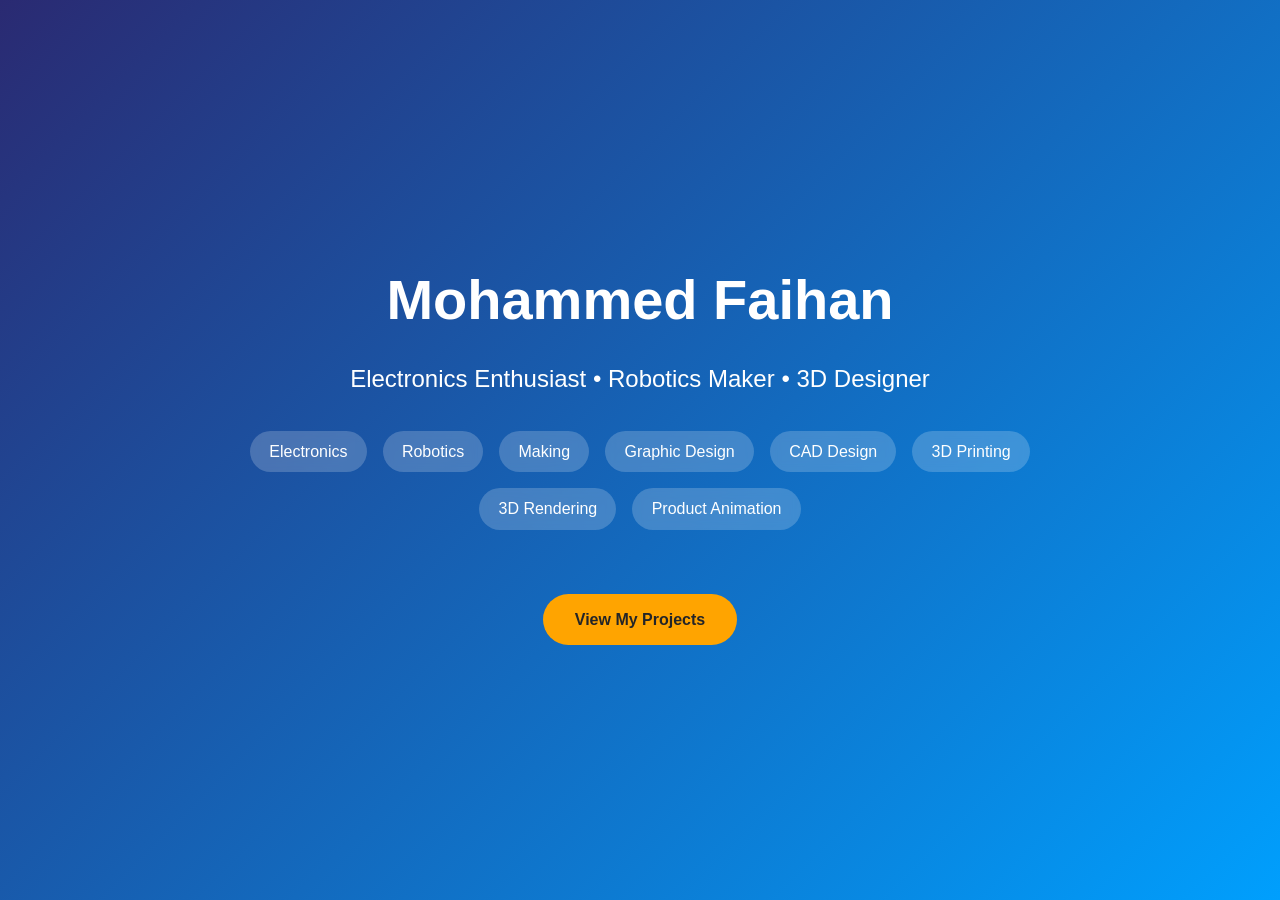
==== index.html @ ee86aba9 "Update index.html" ====
<!DOCTYPE html>
<html lang="en">
<head>
    <meta charset="UTF-8">
    <meta name="viewport" content="width=device-width, initial-scale=1.0">
    <title>Mohammed Faihan | Maker & Designer</title>
    <style>
        /* CSS Reset and Base Styles */
        * {
            margin: 0;
            padding: 0;
            box-sizing: border-box;
        }
        
        :root {
            --primary: #2a2a72;
            --secondary: #009ffd;
            --accent: #ffa400;
            --light: #e6e6e6;
            --dark: #232528;
        }
        
        body {
            font-family: 'Segoe UI', Tahoma, Geneva, Verdana, sans-serif;
            line-height: 1.6;
            color: var(--dark);
            background-color: var(--light);
            overflow-x: hidden;
        }
        
        /* Hero Section */
        .hero {
            min-height: 100vh;
            background: linear-gradient(135deg, var(--primary), var(--secondary));
            color: white;
            display: flex;
            flex-direction: column;
            justify-content: center;
            align-items: center;
            text-align: center;
            padding: 0 2rem;
            position: relative;
            overflow: hidden;
        }
        
        .hero::before {
            content: '';
            position: absolute;
            width: 300%;
            height: 300%;
            top: -100%;
            left: -100%;
            background: url('data:image/svg+xml;utf8,<svg xmlns="http://www.w3.org/2000/svg" viewBox="0 0 100 100" preserveAspectRatio="none"><path d="M0,0 L100,0 L100,100 L0,100 Z" fill="none" stroke="white" stroke-width="0.5" stroke-dasharray="5,5"/></svg>');
            opacity: 0.1;
            animation: rotate 60s linear infinite;
        }
        
        @keyframes rotate {
            0% { transform: rotate(0deg); }
            100% { transform: rotate(360deg); }
        }
        
        .hero-content {
            position: relative;
            z-index: 1;
            max-width: 800px;
        }
        
        h1 {
            font-size: 3.5rem;
            margin-bottom: 1rem;
            transform: translateY(20px);
            opacity: 0;
            animation: fadeInUp 1s ease-out 0.3s forwards;
        }
        
        .tagline {
            font-size: 1.5rem;
            margin-bottom: 2rem;
            transform: translateY(20px);
            opacity: 0;
            animation: fadeInUp 1s ease-out 0.6s forwards;
        }
        
        .skills-container {
            display: flex;
            flex-wrap: wrap;
            justify-content: center;
            gap: 1rem;
            margin: 2rem 0;
        }
        
        .skill-pill {
            background-color: rgba(255, 255, 255, 0.2);
            padding: 0.5rem 1.2rem;
            border-radius: 2rem;
            backdrop-filter: blur(5px);
            transform: scale(0.8);
            opacity: 0;
            animation: fadeInScale 0.8s ease-out forwards;
        }
        
        .cta-button {
            display: inline-block;
            background-color: var(--accent);
            color: var(--dark);
            padding: 0.8rem 2rem;
            border-radius: 2rem;
            text-decoration: none;
            font-weight: bold;
            margin-top: 2rem;
            transform: translateY(20px);
            opacity: 0;
            animation: fadeInUp 1s ease-out 0.9s forwards;
            transition: transform 0.3s ease;
        }
        
        .cta-button:hover {
            transform: translateY(-3px) scale(1.05);
        }
        
        /* Animations */
        @keyframes fadeInUp {
            to {
                opacity: 1;
                transform: translateY(0);
            }
        }
        
        @keyframes fadeInScale {
            to {
                opacity: 1;
                transform: scale(1);
            }
        }
        
        /* Responsive */
        @media (max-width: 768px) {
            h1 {
                font-size: 2.5rem;
            }
            
            .tagline {
                font-size: 1.2rem;
            }
        }
    </style>
</head>
<body>
    <section class="hero">
        <div class="hero-content">
            <h1>Mohammed Faihan</h1>
            <p class="tagline">Electronics Enthusiast • Robotics Maker • 3D Designer</p>
            
            <div class="skills-container">
                <div class="skill-pill" style="animation-delay: 0.1s">Electronics</div>
                <div class="skill-pill" style="animation-delay: 0.2s">Robotics</div>
                <div class="skill-pill" style="animation-delay: 0.3s">Making</div>
                <div class="skill-pill" style="animation-delay: 0.4s">Graphic Design</div>
                <div class="skill-pill" style="animation-delay: 0.5s">CAD Design</div>
                <div class="skill-pill" style="animation-delay: 0.6s">3D Printing</div>
                <div class="skill-pill" style="animation-delay: 0.7s">3D Rendering</div>
                <div class="skill-pill" style="animation-delay: 0.8s">Product Animation</div>
            </div>
            
            <a href="#projects" class="cta-button">View My Projects</a>
        </div>
    </section>

    <script>
        // Simple JavaScript to handle scroll animations
        document.addEventListener('DOMContentLoaded', () => {
            // This would be expanded with Intersection Observer for other sections
            console.log('Portfolio loaded!');
            
            // You can add more interactive elements here
            const skills = document.querySelectorAll('.skill-pill');
            skills.forEach(skill => {
                skill.addEventListener('mouseover', () => {
                    skill.style.transform = 'scale(1.1)';
                    skill.style.backgroundColor = 'rgba(255, 255, 255, 0.3)';
                });
                skill.addEventListener('mouseout', () => {
                    skill.style.transform = 'scale(1)';
                    skill.style.backgroundColor = 'rgba(255, 255, 255, 0.2)';
                });
            });
        });
    </script>
</body>
</html>
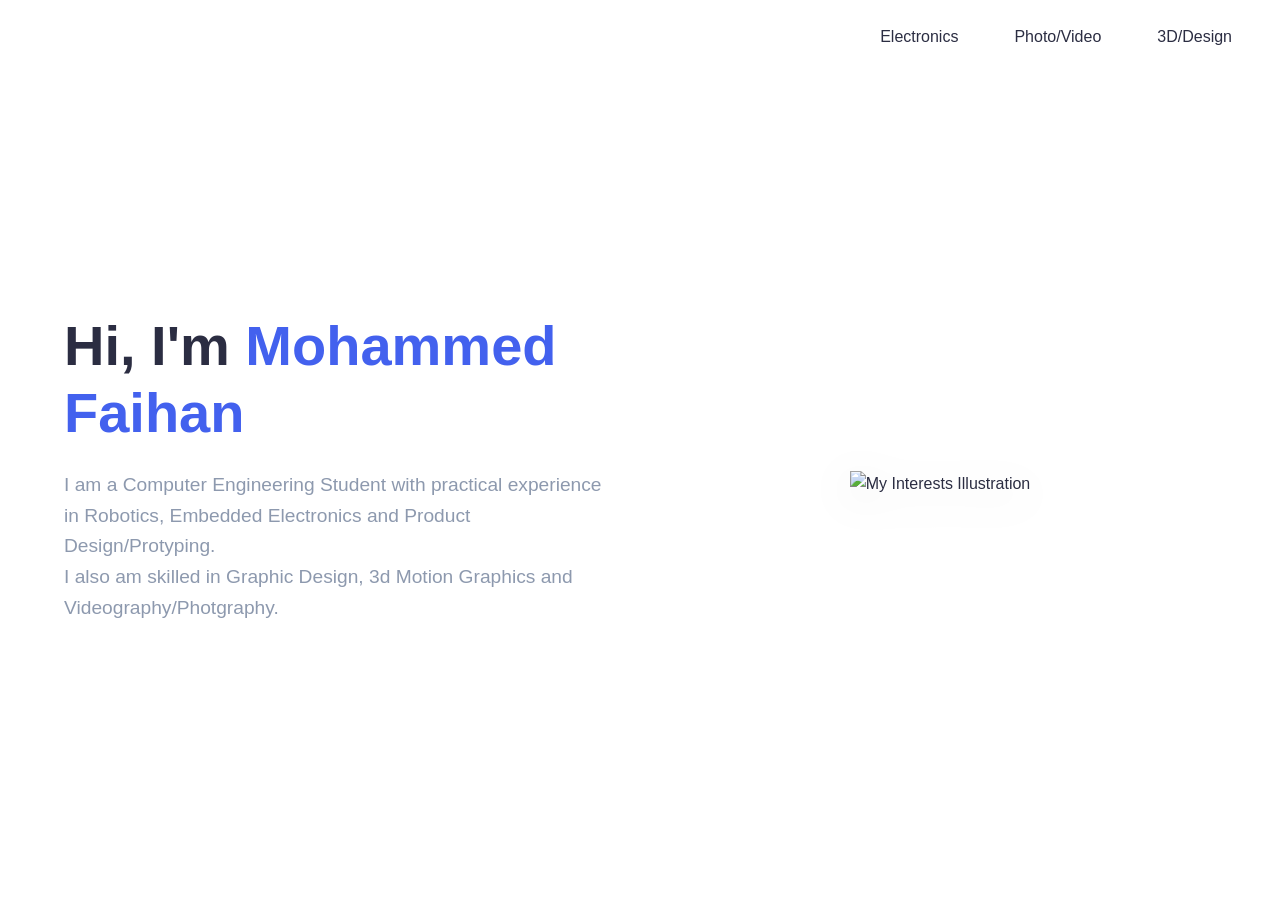
==== commit a8461ffc: "V0.01" ====
--- a/index.html
+++ b/index.html
@@ -3,188 +3,91 @@
 <head>
     <meta charset="UTF-8">
     <meta name="viewport" content="width=device-width, initial-scale=1.0">
-    <title>Mohammed Faihan | Maker & Designer</title>
-    <style>
-        /* CSS Reset and Base Styles */
-        * {
-            margin: 0;
-            padding: 0;
-            box-sizing: border-box;
-        }
-        
-        :root {
-            --primary: #2a2a72;
-            --secondary: #009ffd;
-            --accent: #ffa400;
-            --light: #e6e6e6;
-            --dark: #232528;
-        }
-        
-        body {
-            font-family: 'Segoe UI', Tahoma, Geneva, Verdana, sans-serif;
-            line-height: 1.6;
-            color: var(--dark);
-            background-color: var(--light);
-            overflow-x: hidden;
-        }
-        
-        /* Hero Section */
-        .hero {
-            min-height: 100vh;
-            background: linear-gradient(135deg, var(--primary), var(--secondary));
-            color: white;
-            display: flex;
-            flex-direction: column;
-            justify-content: center;
-            align-items: center;
-            text-align: center;
-            padding: 0 2rem;
-            position: relative;
-            overflow: hidden;
-        }
-        
-        .hero::before {
-            content: '';
-            position: absolute;
-            width: 300%;
-            height: 300%;
-            top: -100%;
-            left: -100%;
-            background: url('data:image/svg+xml;utf8,<svg xmlns="http://www.w3.org/2000/svg" viewBox="0 0 100 100" preserveAspectRatio="none"><path d="M0,0 L100,0 L100,100 L0,100 Z" fill="none" stroke="white" stroke-width="0.5" stroke-dasharray="5,5"/></svg>');
-            opacity: 0.1;
-            animation: rotate 60s linear infinite;
-        }
-        
-        @keyframes rotate {
-            0% { transform: rotate(0deg); }
-            100% { transform: rotate(360deg); }
-        }
-        
-        .hero-content {
-            position: relative;
-            z-index: 1;
-            max-width: 800px;
-        }
-        
-        h1 {
-            font-size: 3.5rem;
-            margin-bottom: 1rem;
-            transform: translateY(20px);
-            opacity: 0;
-            animation: fadeInUp 1s ease-out 0.3s forwards;
-        }
-        
-        .tagline {
-            font-size: 1.5rem;
-            margin-bottom: 2rem;
-            transform: translateY(20px);
-            opacity: 0;
-            animation: fadeInUp 1s ease-out 0.6s forwards;
-        }
-        
-        .skills-container {
-            display: flex;
-            flex-wrap: wrap;
-            justify-content: center;
-            gap: 1rem;
-            margin: 2rem 0;
-        }
-        
-        .skill-pill {
-            background-color: rgba(255, 255, 255, 0.2);
-            padding: 0.5rem 1.2rem;
-            border-radius: 2rem;
-            backdrop-filter: blur(5px);
-            transform: scale(0.8);
-            opacity: 0;
-            animation: fadeInScale 0.8s ease-out forwards;
-        }
-        
-        .cta-button {
-            display: inline-block;
-            background-color: var(--accent);
-            color: var(--dark);
-            padding: 0.8rem 2rem;
-            border-radius: 2rem;
-            text-decoration: none;
-            font-weight: bold;
-            margin-top: 2rem;
-            transform: translateY(20px);
-            opacity: 0;
-            animation: fadeInUp 1s ease-out 0.9s forwards;
-            transition: transform 0.3s ease;
-        }
-        
-        .cta-button:hover {
-            transform: translateY(-3px) scale(1.05);
-        }
-        
-        /* Animations */
-        @keyframes fadeInUp {
-            to {
-                opacity: 1;
-                transform: translateY(0);
-            }
-        }
-        
-        @keyframes fadeInScale {
-            to {
-                opacity: 1;
-                transform: scale(1);
-            }
-        }
-        
-        /* Responsive */
-        @media (max-width: 768px) {
-            h1 {
-                font-size: 2.5rem;
-            }
-            
-            .tagline {
-                font-size: 1.2rem;
-            }
-        }
-    </style>
+    <title>Mohammed Faihan | Multidisciplinary Creator</title>
+    <link rel="stylesheet" href="styles.css">
+    
 </head>
 <body>
+    <!-- Navigation -->
+    <nav class="navbar">
+        <ul class="nav-menu">
+            <li class="nav-item">
+                <a href="#" class="nav-link">Electronics</a>
+                <div class="dropdown-content">
+                    <div class="dropdown-header">
+                        <div class="dropdown-icon">⚡</div>
+                        <h3 class="dropdown-title">Tech Portfolio</h3>
+                    </div>
+                    <p class="dropdown-text">My robotics, electronics, and maker projects showcasing hardware and embedded systems work.</p>
+                    <div class="dropdown-image">
+                        <!-- Replace with your actual image -->
+                        <img src="https://images.unsplash.com/photo-1555066931-4365d14bab8c?ixlib=rb-1.2.1&auto=format&fit=crop&w=500&q=60" alt="Electronics Projects">
+                    </div>
+                </div>
+            </li>
+            <li class="nav-item">
+                <a href="#" class="nav-link">Photo/Video</a>
+                <div class="dropdown-content">
+                    <div class="dropdown-header">
+                        <div class="dropdown-icon">📷</div>
+                        <h3 class="dropdown-title">Visual Portfolio</h3>
+                    </div>
+                    <p class="dropdown-text">My photography and videography work including editing and post-production samples.</p>
+                    <div class="dropdown-image">
+                        <img src="https://images.unsplash.com/photo-1516035069371-29a1b244cc32?ixlib=rb-1.2.1&auto=format&fit=crop&w=500&q=60" alt="Photo/Video Work">
+                    </div>
+                </div>
+            </li>
+            <li class="nav-item">
+                <a href="#" class="nav-link">3D/Design</a>
+                <div class="dropdown-content">
+                    <div class="dropdown-header">
+                        <div class="dropdown-icon">✏️</div>
+                        <h3 class="dropdown-title">Design Portfolio</h3>
+                    </div>
+                    <p class="dropdown-text">My 3D modeling, rendering, animation, and graphic design projects and case studies.</p>
+                    <div class="dropdown-image">
+                        <img src="https://images.unsplash.com/photo-1618005182384-a83a8bd57fbe?ixlib=rb-1.2.1&auto=format&fit=crop&w=500&q=60" alt="3D Design Work">
+                    </div>
+                </div>
+            </li>
+        </ul>
+    </nav>
+    
+    <!-- Hero Section -->
     <section class="hero">
         <div class="hero-content">
-            <h1>Mohammed Faihan</h1>
-            <p class="tagline">Electronics Enthusiast • Robotics Maker • 3D Designer</p>
-            
-            <div class="skills-container">
-                <div class="skill-pill" style="animation-delay: 0.1s">Electronics</div>
-                <div class="skill-pill" style="animation-delay: 0.2s">Robotics</div>
-                <div class="skill-pill" style="animation-delay: 0.3s">Making</div>
-                <div class="skill-pill" style="animation-delay: 0.4s">Graphic Design</div>
-                <div class="skill-pill" style="animation-delay: 0.5s">CAD Design</div>
-                <div class="skill-pill" style="animation-delay: 0.6s">3D Printing</div>
-                <div class="skill-pill" style="animation-delay: 0.7s">3D Rendering</div>
-                <div class="skill-pill" style="animation-delay: 0.8s">Product Animation</div>
-            </div>
-            
-            <a href="#projects" class="cta-button">View My Projects</a>
+            <h1>Hi, I'm <span class="highlight">Mohammed Faihan</span></h1>
+            <p class="tagline">
+                I am a Computer Engineering Student with practical experience in Robotics, Embedded Electronics and Product Design/Protyping.<br>
+                I also am skilled in Graphic Design, 3d Motion Graphics and Videography/Photgraphy. 
+            </p>
+            <!-- You can add a CTA button here later -->
+        </div>
+        <div class="hero-image">
+            <!-- Replace with your transparent PNG image -->
+            <img src="https://www.transparentpng.com/thumb/robot/robot-icon-transparent-background-22.png" alt="My Interests Illustration" id="main-image">
         </div>
     </section>
 
     <script>
-        // Simple JavaScript to handle scroll animations
+        // Simple JavaScript for interactive elements
         document.addEventListener('DOMContentLoaded', () => {
-            // This would be expanded with Intersection Observer for other sections
-            console.log('Portfolio loaded!');
+            // Add hover effects to nav items
+            const navItems = document.querySelectorAll('.nav-item');
             
-            // You can add more interactive elements here
-            const skills = document.querySelectorAll('.skill-pill');
-            skills.forEach(skill => {
-                skill.addEventListener('mouseover', () => {
-                    skill.style.transform = 'scale(1.1)';
-                    skill.style.backgroundColor = 'rgba(255, 255, 255, 0.3)';
+            navItems.forEach(item => {
+                item.addEventListener('mouseenter', () => {
+                    item.querySelector('.nav-link').style.color = 'var(--primary)';
                 });
-                skill.addEventListener('mouseout', () => {
-                    skill.style.transform = 'scale(1)';
-                    skill.style.backgroundColor = 'rgba(255, 255, 255, 0.2)';
+                
+                item.addEventListener('mouseleave', () => {
+                    item.querySelector('.nav-link').style.color = 'var(--dark)';
                 });
             });
+            
+            // You can add more interactivity here
+            console.log('Portfolio loaded!');
         });
     </script>
 </body>
--- a/styles.css
+++ b/styles.css
@@ -0,0 +1,223 @@
+* {
+    margin: 0;
+    padding: 0;
+    box-sizing: border-box;
+}
+
+:root {
+    --primary: #4361ee;
+    --secondary: #3a0ca3;
+    --accent: #f72585;
+    --light: #ffffff;
+    --dark: #2b2d42;
+    --gray: #8d99ae;
+    --shadow: 0 4px 6px rgba(0, 0, 0, 0.1);
+    --round-sm: 8px;
+    --round-md: 12px;
+    --round-lg: 16px;
+}
+
+body {
+    font-family: 'Inter', -apple-system, BlinkMacSystemFont, sans-serif;
+    line-height: 1.6;
+    color: var(--dark);
+    background-color: var(--light);
+}
+
+/* Navigation */
+.navbar {
+    display: flex;
+    justify-content: flex-end;
+    padding: 1.5rem 2rem;
+    position: relative;
+    z-index: 100;
+}
+
+.nav-menu {
+    display: flex;
+    gap: 1.5rem;
+}
+
+.nav-item {
+    position: relative;
+    list-style: none;
+}
+
+.nav-link {
+    text-decoration: none;
+    color: var(--dark);
+    font-weight: 500;
+    padding: 0.5rem 1rem;
+    border-radius: var(--round-sm);
+    transition: all 0.3s ease;
+}
+
+.nav-link:hover {
+    color: var(--primary);
+    background: rgba(67, 97, 238, 0.1);
+}
+
+.dropdown-content {
+    position: absolute;
+    right: 0;
+    top: 100%;
+    width: 280px;
+    background: white;
+    border-radius: var(--round-md);
+    box-shadow: var(--shadow);
+    padding: 1rem;
+    opacity: 0;
+    visibility: hidden;
+    transform: translateY(10px);
+    transition: all 0.3s ease;
+    z-index: 10;
+}
+
+.nav-item:hover .dropdown-content {
+    opacity: 1;
+    visibility: visible;
+    transform: translateY(0);
+}
+
+.dropdown-header {
+    display: flex;
+    align-items: center;
+    gap: 0.8rem;
+    margin-bottom: 0.8rem;
+}
+
+.dropdown-icon {
+    width: 40px;
+    height: 40px;
+    background: linear-gradient(135deg, var(--primary), var(--secondary));
+    border-radius: var(--round-sm);
+    display: flex;
+    align-items: center;
+    justify-content: center;
+    color: white;
+    font-size: 1.2rem;
+}
+
+.dropdown-title {
+    font-weight: 600;
+    color: var(--dark);
+}
+
+.dropdown-text {
+    font-size: 0.9rem;
+    color: var(--gray);
+    margin-bottom: 0.8rem;
+}
+
+.dropdown-image {
+    width: 100%;
+    height: 120px;
+    background-color: #f8f9fa;
+    border-radius: var(--round-sm);
+    overflow: hidden;
+}
+
+.dropdown-image img {
+    width: 100%;
+    height: 100%;
+    object-fit: cover;
+}
+
+/* Hero Section */
+.hero {
+    display: flex;
+    align-items: center;
+    min-height: calc(100vh - 80px);
+    padding: 0 5%;
+    max-width: 1400px;
+    margin: 0 auto;
+}
+
+.hero-content {
+    flex: 1;
+    padding-right: 3rem;
+}
+
+.hero-image {
+    flex: 1;
+    display: flex;
+    justify-content: center;
+    align-items: center;
+}
+
+.hero-image img {
+    max-width: 100%;
+    max-height: 500px;
+    filter: drop-shadow(0 10px 20px rgba(0, 0, 0, 0.1));
+}
+
+h1 {
+    font-size: 3.5rem;
+    margin-bottom: 1.5rem;
+    line-height: 1.2;
+    color: var(--dark);
+}
+
+.highlight {
+    color: var(--primary);
+}
+
+.tagline {
+    font-size: 1.2rem;
+    color: var(--gray);
+    max-width: 600px;
+    margin-bottom: 2rem;
+}
+
+/* Responsive Design */
+@media (max-width: 1024px) {
+    .hero {
+        flex-direction: column;
+        text-align: center;
+        padding-top: 3rem;
+    }
+    
+    .hero-content {
+        padding-right: 0;
+        margin-bottom: 3rem;
+    }
+    
+    .tagline {
+        margin-left: auto;
+        margin-right: auto;
+    }
+}
+
+@media (max-width: 768px) {
+    h1 {
+        font-size: 2.5rem;
+    }
+    
+    .nav-menu {
+        gap: 0.8rem;
+    }
+    
+    .dropdown-content {
+        width: 240px;
+    }
+}
+
+@media (max-width: 480px) {
+    .navbar {
+        justify-content: center;
+    }
+    
+    .nav-menu {
+        gap: 0.5rem;
+    }
+    
+    .nav-link {
+        padding: 0.5rem;
+        font-size: 0.9rem;
+    }
+    
+    .dropdown-content {
+        width: 200px;
+        right: -50px;
+    }
+}
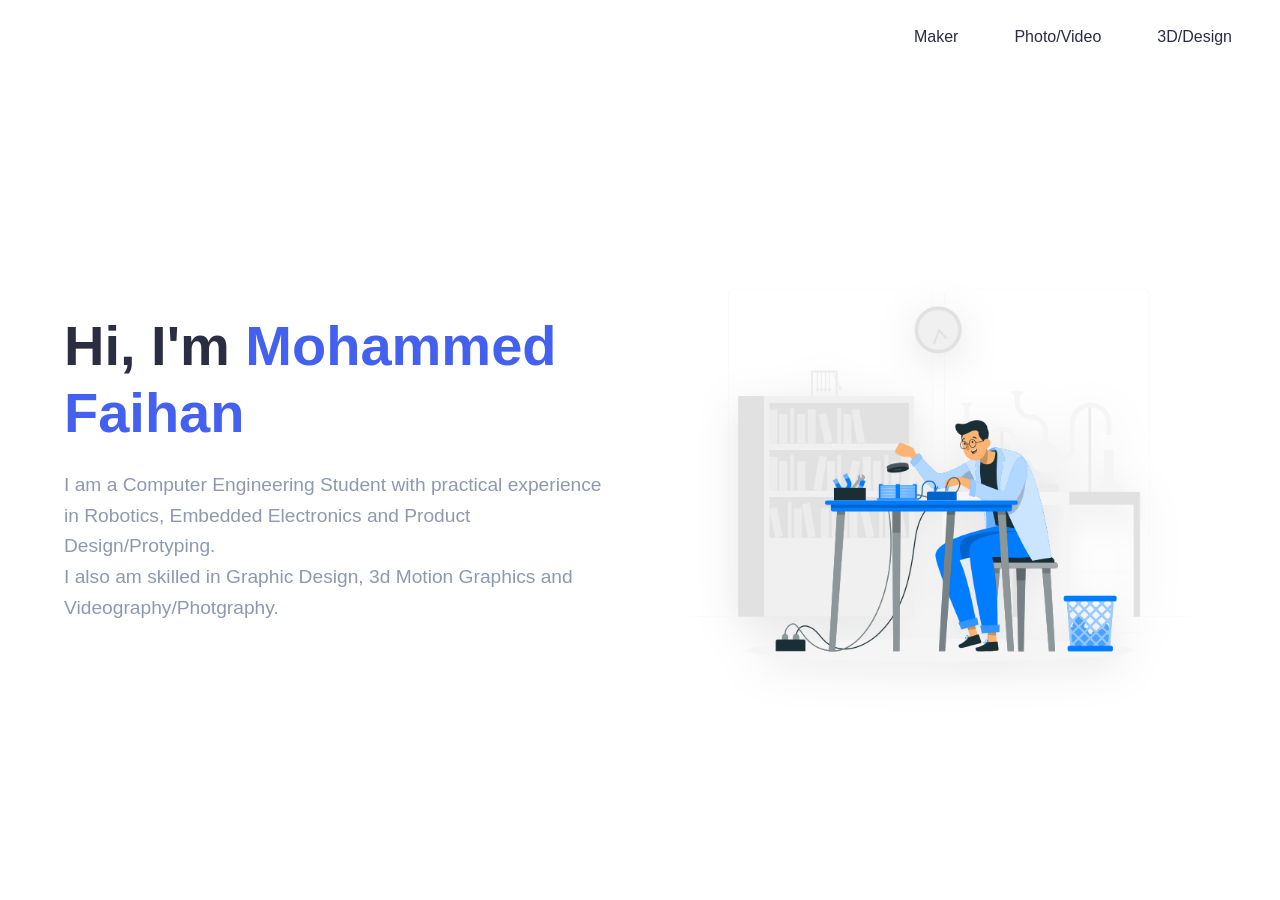
==== commit 17d980c9: "v0.02" ====
--- a/index.html
+++ b/index.html
@@ -3,7 +3,7 @@
 <head>
     <meta charset="UTF-8">
     <meta name="viewport" content="width=device-width, initial-scale=1.0">
-    <title>Mohammed Faihan | Multidisciplinary Creator</title>
+    <title>Mohammed Faihan | Portfolio</title>
     <link rel="stylesheet" href="styles.css">
     
 </head>
@@ -12,13 +12,13 @@
     <nav class="navbar">
         <ul class="nav-menu">
             <li class="nav-item">
-                <a href="#" class="nav-link">Electronics</a>
+                <a href="#" class="nav-link">Maker</a>
                 <div class="dropdown-content">
                     <div class="dropdown-header">
                         <div class="dropdown-icon">⚡</div>
-                        <h3 class="dropdown-title">Tech Portfolio</h3>
+                        <h3 class="dropdown-title">Maker Portfolio</h3>
                     </div>
-                    <p class="dropdown-text">My robotics, electronics, and maker projects showcasing hardware and embedded systems work.</p>
+                    <p class="dropdown-text">My Electronics & IoT projects using Microcontrollers and 3d printing.</p>
                     <div class="dropdown-image">
                         <!-- Replace with your actual image -->
                         <img src="https://images.unsplash.com/photo-1555066931-4365d14bab8c?ixlib=rb-1.2.1&auto=format&fit=crop&w=500&q=60" alt="Electronics Projects">
@@ -45,7 +45,7 @@
                         <div class="dropdown-icon">✏️</div>
                         <h3 class="dropdown-title">Design Portfolio</h3>
                     </div>
-                    <p class="dropdown-text">My 3D modeling, rendering, animation, and graphic design projects and case studies.</p>
+                    <p class="dropdown-text">My 3D Motion Graphics, and graphic design projects and Client Work.</p>
                     <div class="dropdown-image">
                         <img src="https://images.unsplash.com/photo-1618005182384-a83a8bd57fbe?ixlib=rb-1.2.1&auto=format&fit=crop&w=500&q=60" alt="3D Design Work">
                     </div>
@@ -66,7 +66,7 @@
         </div>
         <div class="hero-image">
             <!-- Replace with your transparent PNG image -->
-            <img src="https://www.transparentpng.com/thumb/robot/robot-icon-transparent-background-22.png" alt="My Interests Illustration" id="main-image">
+            <img src="images/main center image.png" alt="My Interests Illustration" id="main-image">
         </div>
     </section>
 
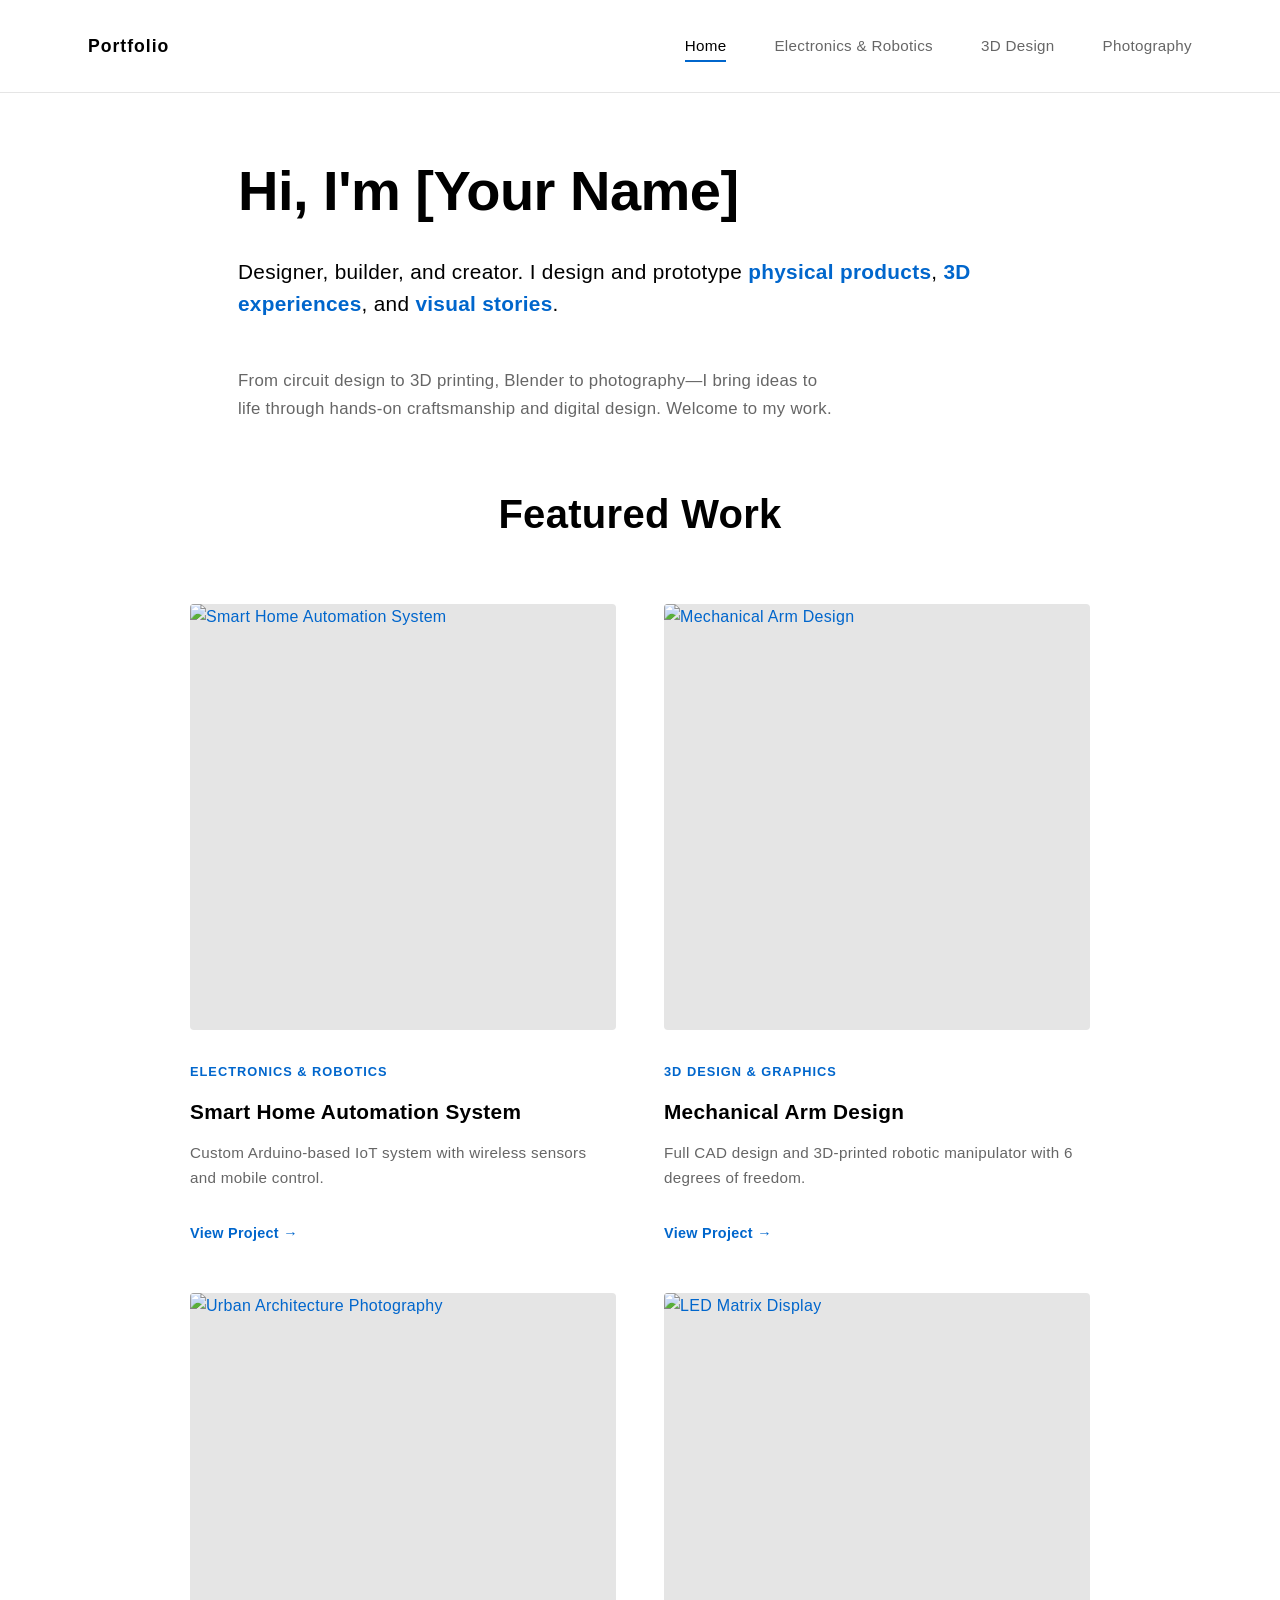
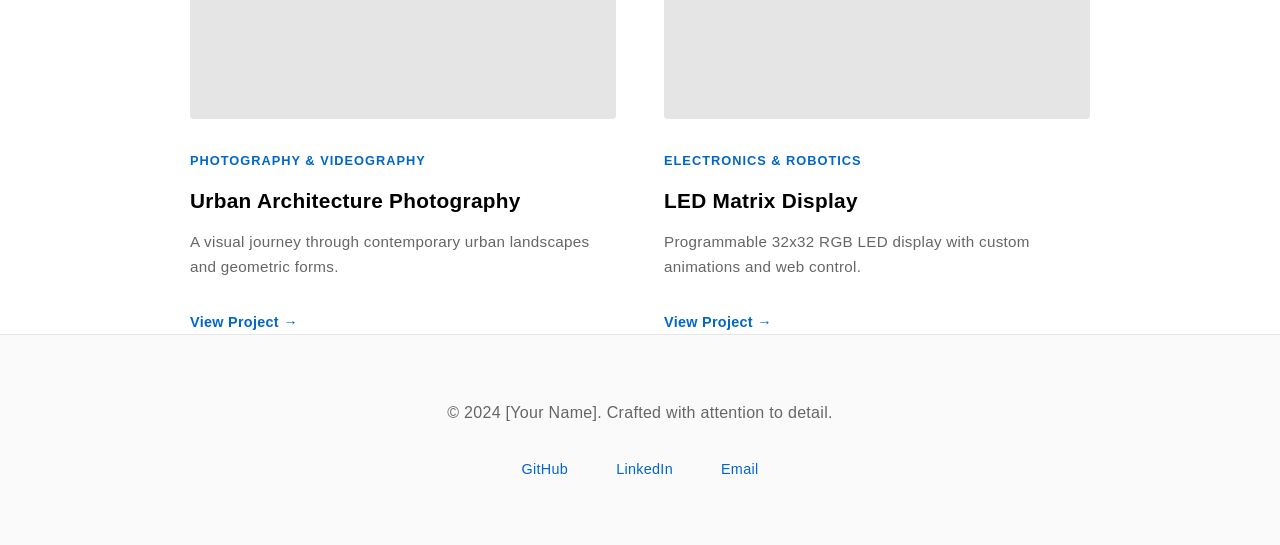
==== commit 9526a99e: "git config --global user.email "mohammedfaihankhateeb@gmail.com"" ====
--- a/index.html
+++ b/index.html
@@ -3,92 +3,92 @@
 <head>
     <meta charset="UTF-8">
     <meta name="viewport" content="width=device-width, initial-scale=1.0">
-    <title>Mohammed Faihan | Portfolio</title>
+    <title>Portfolio</title>
     <link rel="stylesheet" href="styles.css">
-    
 </head>
 <body>
-    <!-- Navigation -->
     <nav class="navbar">
-        <ul class="nav-menu">
-            <li class="nav-item">
-                <a href="#" class="nav-link">Maker</a>
-                <div class="dropdown-content">
-                    <div class="dropdown-header">
-                        <div class="dropdown-icon">⚡</div>
-                        <h3 class="dropdown-title">Maker Portfolio</h3>
-                    </div>
-                    <p class="dropdown-text">My Electronics & IoT projects using Microcontrollers and 3d printing.</p>
-                    <div class="dropdown-image">
-                        <!-- Replace with your actual image -->
-                        <img src="https://images.unsplash.com/photo-1555066931-4365d14bab8c?ixlib=rb-1.2.1&auto=format&fit=crop&w=500&q=60" alt="Electronics Projects">
-                    </div>
+        <div class="nav-container">
+            <a href="/" class="logo">Portfolio</a>
+            <div class="nav-links">
+                <a href="#home" class="nav-link active" data-section="home">Home</a>
+                <a href="#electronics" class="nav-link" data-section="electronics">Electronics & Robotics</a>
+                <a href="#3d-design" class="nav-link" data-section="3d-design">3D Design</a>
+                <a href="#photography" class="nav-link" data-section="photography">Photography</a>
+            </div>
+        </div>
+    </nav>
+
+    <main id="content">
+        <!-- HOME SECTION -->
+        <section id="home" class="section active">
+            <div class="hero">
+                <div class="hero-content">
+                    <h1 class="hero-title">Hi, I'm [Your Name]</h1>
+                    <p class="hero-subtitle">
+                        Designer, builder, and creator. I design and prototype 
+                        <span class="highlight">physical products</span>, 
+                        <span class="highlight">3D experiences</span>, and 
+                        <span class="highlight">visual stories</span>.
+                    </p>
+                    <p class="hero-description">
+                        From circuit design to 3D printing, Blender to photography—I bring ideas to life through 
+                        hands-on craftsmanship and digital design. Welcome to my work.
+                    </p>
                 </div>
-            </li>
-            <li class="nav-item">
-                <a href="#" class="nav-link">Photo/Video</a>
-                <div class="dropdown-content">
-                    <div class="dropdown-header">
-                        <div class="dropdown-icon">📷</div>
-                        <h3 class="dropdown-title">Visual Portfolio</h3>
-                    </div>
-                    <p class="dropdown-text">My photography and videography work including editing and post-production samples.</p>
-                    <div class="dropdown-image">
-                        <img src="https://images.unsplash.com/photo-1516035069371-29a1b244cc32?ixlib=rb-1.2.1&auto=format&fit=crop&w=500&q=60" alt="Photo/Video Work">
-                    </div>
+            </div>
+
+            <section class="projects-grid">
+                <h2 class="section-title">Featured Work</h2>
+                <div class="grid grid-2x2" id="featured-projects">
+                    <!-- Projects loaded here by JavaScript -->
                 </div>
-            </li>
-            <li class="nav-item">
-                <a href="#" class="nav-link">3D/Design</a>
-                <div class="dropdown-content">
-                    <div class="dropdown-header">
-                        <div class="dropdown-icon">✏️</div>
-                        <h3 class="dropdown-title">Design Portfolio</h3>
-                    </div>
-                    <p class="dropdown-text">My 3D Motion Graphics, and graphic design projects and Client Work.</p>
-                    <div class="dropdown-image">
-                        <img src="https://images.unsplash.com/photo-1618005182384-a83a8bd57fbe?ixlib=rb-1.2.1&auto=format&fit=crop&w=500&q=60" alt="3D Design Work">
-                    </div>
-                </div>
-            </li>
-        </ul>
-    </nav>
-    
-    <!-- Hero Section -->
-    <section class="hero">
-        <div class="hero-content">
-            <h1>Hi, I'm <span class="highlight">Mohammed Faihan</span></h1>
-            <p class="tagline">
-                I am a Computer Engineering Student with practical experience in Robotics, Embedded Electronics and Product Design/Protyping.<br>
-                I also am skilled in Graphic Design, 3d Motion Graphics and Videography/Photgraphy. 
-            </p>
-            <!-- You can add a CTA button here later -->
+            </section>
+        </section>
+
+        <!-- ELECTRONICS & ROBOTICS SECTION -->
+        <section id="electronics" class="section category-section">
+            <div class="section-header">
+                <h1>Electronics & Robotics</h1>
+                <p>DIY builds, circuit design, 3D printing, and mechanical projects</p>
+            </div>
+            <div class="grid grid-2x2" id="electronics-projects">
+                <!-- Projects loaded here by JavaScript -->
+            </div>
+        </section>
+
+        <!-- 3D DESIGN SECTION -->
+        <section id="3d-design" class="section category-section">
+            <div class="section-header">
+                <h1>3D Design & Graphics</h1>
+                <p>Blender modeling, visualization, and graphic design</p>
+            </div>
+            <div class="grid grid-2x2" id="3d-design-projects">
+                <!-- Projects loaded here by JavaScript -->
+            </div>
+        </section>
+
+        <!-- PHOTOGRAPHY SECTION -->
+        <section id="photography" class="section category-section">
+            <div class="section-header">
+                <h1>Photography & Videography</h1>
+                <p>Visual storytelling through stills and motion</p>
+            </div>
+            <div class="grid grid-2x2" id="photography-projects">
+                <!-- Projects loaded here by JavaScript -->
+            </div>
+        </section>
+    </main>
+
+    <footer class="footer">
+        <p>© 2024 [Your Name]. Crafted with attention to detail.</p>
+        <div class="social-links">
+            <a href="#" class="social-link">GitHub</a>
+            <a href="#" class="social-link">LinkedIn</a>
+            <a href="#" class="social-link">Email</a>
         </div>
-        <div class="hero-image">
-            <!-- Replace with your transparent PNG image -->
-            <img src="images/main center image.png" alt="My Interests Illustration" id="main-image">
-        </div>
-    </section>
+    </footer>
 
-    <script>
-        // Simple JavaScript for interactive elements
-        document.addEventListener('DOMContentLoaded', () => {
-            // Add hover effects to nav items
-            const navItems = document.querySelectorAll('.nav-item');
-            
-            navItems.forEach(item => {
-                item.addEventListener('mouseenter', () => {
-                    item.querySelector('.nav-link').style.color = 'var(--primary)';
-                });
-                
-                item.addEventListener('mouseleave', () => {
-                    item.querySelector('.nav-link').style.color = 'var(--dark)';
-                });
-            });
-            
-            // You can add more interactivity here
-            console.log('Portfolio loaded!');
-        });
-    </script>
+    <script src="script.js"></script>
 </body>
-</html>+</html>
--- a/styles.css
+++ b/styles.css
@@ -1,223 +1,539 @@
+/* ============================================
+   MINIMALIST PORTFOLIO STYLESHEET
+   ============================================ */
+
+:root {
+    --primary: #000000;
+    --secondary: #ffffff;
+    --accent: #0066cc;
+    --text-light: #666666;
+    --border: #e5e5e5;
+    --spacing-xs: 0.5rem;
+    --spacing-sm: 1rem;
+    --spacing-md: 2rem;
+    --spacing-lg: 3rem;
+    --spacing-xl: 4rem;
+}
+
 * {
     margin: 0;
     padding: 0;
     box-sizing: border-box;
 }
 
-:root {
-    --primary: #4361ee;
-    --secondary: #3a0ca3;
-    --accent: #f72585;
-    --light: #ffffff;
-    --dark: #2b2d42;
-    --gray: #8d99ae;
-    --shadow: 0 4px 6px rgba(0, 0, 0, 0.1);
-    --round-sm: 8px;
-    --round-md: 12px;
-    --round-lg: 16px;
+html {
+    scroll-behavior: smooth;
 }
 
 body {
-    font-family: 'Inter', -apple-system, BlinkMacSystemFont, sans-serif;
+    font-family: 'Segoe UI', Trebuchet MS, sans-serif;
+    background: var(--secondary);
+    color: var(--primary);
     line-height: 1.6;
-    color: var(--dark);
-    background-color: var(--light);
-}
-
-/* Navigation */
+    letter-spacing: 0.3px;
+}
+
+/* ============================================
+   TYPOGRAPHY
+   ============================================ */
+
+h1 {
+    font-size: clamp(2rem, 5vw, 3.5rem);
+    font-weight: 700;
+    line-height: 1.2;
+    letter-spacing: -0.5px;
+}
+
+h2 {
+    font-size: clamp(1.5rem, 4vw, 2.5rem);
+    font-weight: 600;
+    line-height: 1.3;
+}
+
+h3 {
+    font-size: 1.25rem;
+    font-weight: 600;
+}
+
+p {
+    font-size: 1rem;
+    color: var(--text-light);
+    line-height: 1.7;
+}
+
+a {
+    color: var(--accent);
+    text-decoration: none;
+    transition: opacity 0.3s ease;
+}
+
+a:hover {
+    opacity: 0.7;
+}
+
+.highlight {
+    color: var(--accent);
+    font-weight: 600;
+}
+
+/* ============================================
+   NAVIGATION
+   ============================================ */
+
 .navbar {
-    display: flex;
-    justify-content: flex-end;
-    padding: 1.5rem 2rem;
+    position: sticky;
+    top: 0;
+    background: var(--secondary);
+    border-bottom: 1px solid var(--border);
+    backdrop-filter: blur(10px);
+    background-color: rgba(255, 255, 255, 0.95);
+    z-index: 1000;
+}
+
+.nav-container {
+    max-width: 1200px;
+    margin: 0 auto;
+    padding: var(--spacing-md) var(--spacing-lg);
+    display: flex;
+    justify-content: space-between;
+    align-items: center;
+}
+
+.logo {
+    font-size: 1.1rem;
+    font-weight: 700;
+    letter-spacing: 1px;
+    color: var(--primary);
+}
+
+.nav-links {
+    display: flex;
+    gap: var(--spacing-lg);
+    align-items: center;
+}
+
+.nav-link {
+    font-size: 0.95rem;
+    color: var(--text-light);
     position: relative;
-    z-index: 100;
-}
-
-.nav-menu {
-    display: flex;
-    gap: 1.5rem;
-}
-
-.nav-item {
+    transition: color 0.3s ease;
+}
+
+.nav-link::after {
+    content: '';
+    position: absolute;
+    bottom: -4px;
+    left: 0;
+    width: 0;
+    height: 2px;
+    background: var(--accent);
+    transition: width 0.3s ease;
+}
+
+.nav-link:hover,
+.nav-link.active {
+    color: var(--primary);
+}
+
+.nav-link.active::after {
+    width: 100%;
+}
+
+@media (max-width: 768px) {
+    .nav-container {
+        padding: var(--spacing-md);
+    }
+
+    .nav-links {
+        gap: var(--spacing-md);
+        font-size: 0.85rem;
+    }
+}
+
+/* ============================================
+   HERO SECTION
+   ============================================ */
+
+.hero {
+    max-width: 900px;
+    margin: 0 auto;
+    padding: var(--spacing-xl) var(--spacing-lg);
+    text-align: left;
+    animation: fadeInUp 0.8s ease-out;
+}
+
+.hero-content {
+    display: flex;
+    flex-direction: column;
+    gap: var(--spacing-md);
+}
+
+.hero-title {
+    color: var(--primary);
+}
+
+.hero-subtitle {
+    font-size: 1.3rem;
+    color: var(--primary);
+    font-weight: 500;
+    line-height: 1.5;
+}
+
+.hero-description {
+    max-width: 600px;
+    color: var(--text-light);
+    font-size: 1.05rem;
+    margin-top: var(--spacing-sm);
+}
+
+/* ============================================
+   SECTIONS
+   ============================================ */
+
+.section {
+    display: none;
+    opacity: 0;
+    transition: opacity 0.5s ease;
+    min-height: 100vh;
+}
+
+.section.active {
+    display: block;
+    opacity: 1;
+}
+
+.section-title {
+    text-align: center;
+    margin-bottom: var(--spacing-xl);
+    color: var(--primary);
+}
+
+.category-section {
+    max-width: 1200px;
+    margin: 0 auto;
+    padding: var(--spacing-xl) var(--spacing-lg);
+}
+
+.section-header {
+    margin-bottom: var(--spacing-xl);
+    text-align: center;
+}
+
+.section-header h1 {
+    margin-bottom: var(--spacing-md);
+}
+
+.section-header p {
+    font-size: 1.1rem;
+    color: var(--text-light);
+}
+
+/* ============================================
+   GRID LAYOUT
+   ============================================ */
+
+.grid {
+    display: grid;
+    gap: var(--spacing-lg);
+}
+
+.grid-2x2 {
+    grid-template-columns: repeat(auto-fit, minmax(400px, 1fr));
+    max-width: 900px;
+    margin: 0 auto;
+}
+
+@media (max-width: 900px) {
+    .grid-2x2 {
+        grid-template-columns: 1fr;
+    }
+}
+
+/* ============================================
+   PROJECT CARD
+   ============================================ */
+
+.project-card {
+    display: flex;
+    flex-direction: column;
+    cursor: pointer;
+    animation: fadeIn 0.6s ease-out forwards;
+    opacity: 0;
+}
+
+.project-card:nth-child(1) { animation-delay: 0.1s; }
+.project-card:nth-child(2) { animation-delay: 0.2s; }
+.project-card:nth-child(3) { animation-delay: 0.3s; }
+.project-card:nth-child(4) { animation-delay: 0.4s; }
+
+.project-image-container {
     position: relative;
-    list-style: none;
-}
-
-.nav-link {
-    text-decoration: none;
-    color: var(--dark);
-    font-weight: 500;
-    padding: 0.5rem 1rem;
-    border-radius: var(--round-sm);
-    transition: all 0.3s ease;
-}
-
-.nav-link:hover {
-    color: var(--primary);
-    background: rgba(67, 97, 238, 0.1);
-}
-
-.dropdown-content {
-    position: absolute;
-    right: 0;
-    top: 100%;
-    width: 280px;
-    background: white;
-    border-radius: var(--round-md);
-    box-shadow: var(--shadow);
-    padding: 1rem;
-    opacity: 0;
-    visibility: hidden;
-    transform: translateY(10px);
-    transition: all 0.3s ease;
-    z-index: 10;
-}
-
-.nav-item:hover .dropdown-content {
-    opacity: 1;
-    visibility: visible;
-    transform: translateY(0);
-}
-
-.dropdown-header {
-    display: flex;
-    align-items: center;
-    gap: 0.8rem;
-    margin-bottom: 0.8rem;
-}
-
-.dropdown-icon {
-    width: 40px;
-    height: 40px;
-    background: linear-gradient(135deg, var(--primary), var(--secondary));
-    border-radius: var(--round-sm);
-    display: flex;
-    align-items: center;
-    justify-content: center;
-    color: white;
-    font-size: 1.2rem;
-}
-
-.dropdown-title {
-    font-weight: 600;
-    color: var(--dark);
-}
-
-.dropdown-text {
-    font-size: 0.9rem;
-    color: var(--gray);
-    margin-bottom: 0.8rem;
-}
-
-.dropdown-image {
-    width: 100%;
-    height: 120px;
-    background-color: #f8f9fa;
-    border-radius: var(--round-sm);
     overflow: hidden;
-}
-
-.dropdown-image img {
+    background: var(--border);
+    aspect-ratio: 1;
+    margin-bottom: var(--spacing-md);
+    border-radius: 4px;
+}
+
+.project-image {
     width: 100%;
     height: 100%;
     object-fit: cover;
-}
-
-/* Hero Section */
-.hero {
+    transition: transform 0.4s ease;
+}
+
+.project-card:hover .project-image {
+    transform: scale(1.05);
+}
+
+.project-meta {
+    margin-bottom: var(--spacing-sm);
+}
+
+.project-category {
+    font-size: 0.8rem;
+    color: var(--accent);
+    font-weight: 600;
+    letter-spacing: 1px;
+    text-transform: uppercase;
+}
+
+.project-title {
+    font-size: 1.3rem;
+    font-weight: 600;
+    color: var(--primary);
+    margin-bottom: var(--spacing-sm);
+    line-height: 1.3;
+}
+
+.project-description {
+    color: var(--text-light);
+    font-size: 0.95rem;
+    line-height: 1.6;
+    margin-bottom: var(--spacing-md);
+}
+
+.project-link {
+    display: inline-block;
+    font-size: 0.9rem;
+    color: var(--accent);
+    font-weight: 600;
+    transition: all 0.3s ease;
+    position: relative;
+}
+
+.project-link::after {
+    content: ' →';
+    transition: transform 0.3s ease;
+}
+
+.project-card:hover .project-link::after {
+    transform: translateX(4px);
+}
+
+/* ============================================
+   DETAIL PAGE
+   ============================================ */
+
+.detail-page {
+    display: none;
+    animation: fadeIn 0.5s ease;
+}
+
+.detail-page.active {
+    display: block;
+}
+
+.detail-header {
+    max-width: 900px;
+    margin: 0 auto;
+    padding: var(--spacing-xl) var(--spacing-lg);
+    animation: fadeInUp 0.6s ease-out;
+}
+
+.detail-breadcrumb {
+    font-size: 0.9rem;
+    color: var(--text-light);
+    margin-bottom: var(--spacing-lg);
     display: flex;
     align-items: center;
-    min-height: calc(100vh - 80px);
-    padding: 0 5%;
-    max-width: 1400px;
-    margin: 0 auto;
-}
-
-.hero-content {
-    flex: 1;
-    padding-right: 3rem;
-}
-
-.hero-image {
-    flex: 1;
+    gap: var(--spacing-sm);
+}
+
+.detail-breadcrumb a {
+    color: var(--accent);
+}
+
+.detail-breadcrumb a:hover {
+    text-decoration: underline;
+}
+
+.detail-title {
+    margin-bottom: var(--spacing-md);
+}
+
+.detail-meta {
+    display: flex;
+    gap: var(--spacing-lg);
+    margin-bottom: var(--spacing-lg);
+    font-size: 0.95rem;
+    color: var(--text-light);
+    flex-wrap: wrap;
+}
+
+.detail-content {
+    max-width: 900px;
+    margin: 0 auto;
+    padding: 0 var(--spacing-lg) var(--spacing-xl);
+}
+
+.detail-section {
+    margin-bottom: var(--spacing-xl);
+}
+
+.detail-section h2 {
+    margin-bottom: var(--spacing-md);
+}
+
+.detail-image {
+    width: 100%;
+    margin: var(--spacing-lg) 0;
+    border-radius: 4px;
+    overflow: hidden;
+}
+
+.detail-image img,
+.detail-image video {
+    width: 100%;
+    height: auto;
+    display: block;
+}
+
+.back-button {
+    display: inline-block;
+    margin-bottom: var(--spacing-xl);
+    color: var(--text-light);
+    font-size: 0.95rem;
+    transition: color 0.3s ease;
+}
+
+.back-button:hover {
+    color: var(--primary);
+}
+
+.back-button::before {
+    content: '← ';
+}
+
+/* ============================================
+   FOOTER
+   ============================================ */
+
+.footer {
+    border-top: 1px solid var(--border);
+    padding: var(--spacing-xl) var(--spacing-lg);
+    text-align: center;
+    color: var(--text-light);
+    background: #fafafa;
+}
+
+.footer p {
+    margin-bottom: var(--spacing-md);
+}
+
+.social-links {
     display: flex;
     justify-content: center;
-    align-items: center;
-}
-
-.hero-image img {
-    max-width: 100%;
-    max-height: 500px;
-    filter: drop-shadow(0 10px 20px rgba(0, 0, 0, 0.1));
-}
-
-h1 {
-    font-size: 3.5rem;
-    margin-bottom: 1.5rem;
-    line-height: 1.2;
-    color: var(--dark);
-}
-
-.highlight {
-    color: var(--primary);
-}
-
-.tagline {
-    font-size: 1.2rem;
-    color: var(--gray);
-    max-width: 600px;
-    margin-bottom: 2rem;
-}
-
-/* Responsive Design */
-@media (max-width: 1024px) {
+    gap: var(--spacing-lg);
+}
+
+.social-link {
+    font-size: 0.9rem;
+    color: var(--accent);
+    transition: opacity 0.3s ease;
+}
+
+.social-link:hover {
+    opacity: 0.7;
+}
+
+/* ============================================
+   ANIMATIONS
+   ============================================ */
+
+@keyframes fadeIn {
+    from {
+        opacity: 0;
+    }
+    to {
+        opacity: 1;
+    }
+}
+
+@keyframes fadeInUp {
+    from {
+        opacity: 0;
+        transform: translateY(20px);
+    }
+    to {
+        opacity: 1;
+        transform: translateY(0);
+    }
+}
+
+@keyframes slideIn {
+    from {
+        opacity: 0;
+        transform: translateX(-20px);
+    }
+    to {
+        opacity: 1;
+        transform: translateX(0);
+    }
+}
+
+/* ============================================
+   UTILITIES
+   ============================================ */
+
+.container {
+    max-width: 1200px;
+    margin: 0 auto;
+    padding: 0 var(--spacing-lg);
+}
+
+.hidden {
+    display: none !important;
+}
+
+/* ============================================
+   RESPONSIVE
+   ============================================ */
+
+@media (max-width: 768px) {
+    :root {
+        --spacing-lg: 2rem;
+        --spacing-xl: 3rem;
+    }
+
+    h1 {
+        font-size: 1.8rem;
+    }
+
     .hero {
+        padding: var(--spacing-lg) var(--spacing-md);
+    }
+
+    .detail-header {
+        padding: var(--spacing-lg) var(--spacing-md);
+    }
+
+    .detail-content {
+        padding: 0 var(--spacing-md) var(--spacing-lg);
+    }
+
+    .nav-links {
         flex-direction: column;
-        text-align: center;
-        padding-top: 3rem;
-    }
-    
-    .hero-content {
-        padding-right: 0;
-        margin-bottom: 3rem;
-    }
-    
-    .tagline {
-        margin-left: auto;
-        margin-right: auto;
-    }
-}
-
-@media (max-width: 768px) {
-    h1 {
-        font-size: 2.5rem;
-    }
-    
-    .nav-menu {
-        gap: 0.8rem;
-    }
-    
-    .dropdown-content {
-        width: 240px;
-    }
-}
-
-@media (max-width: 480px) {
-    .navbar {
-        justify-content: center;
-    }
-    
-    .nav-menu {
-        gap: 0.5rem;
-    }
-    
-    .nav-link {
-        padding: 0.5rem;
-        font-size: 0.9rem;
-    }
-    
-    .dropdown-content {
-        width: 200px;
-        right: -50px;
-    }
-}+        gap: var(--spacing-md);
+    }
+}
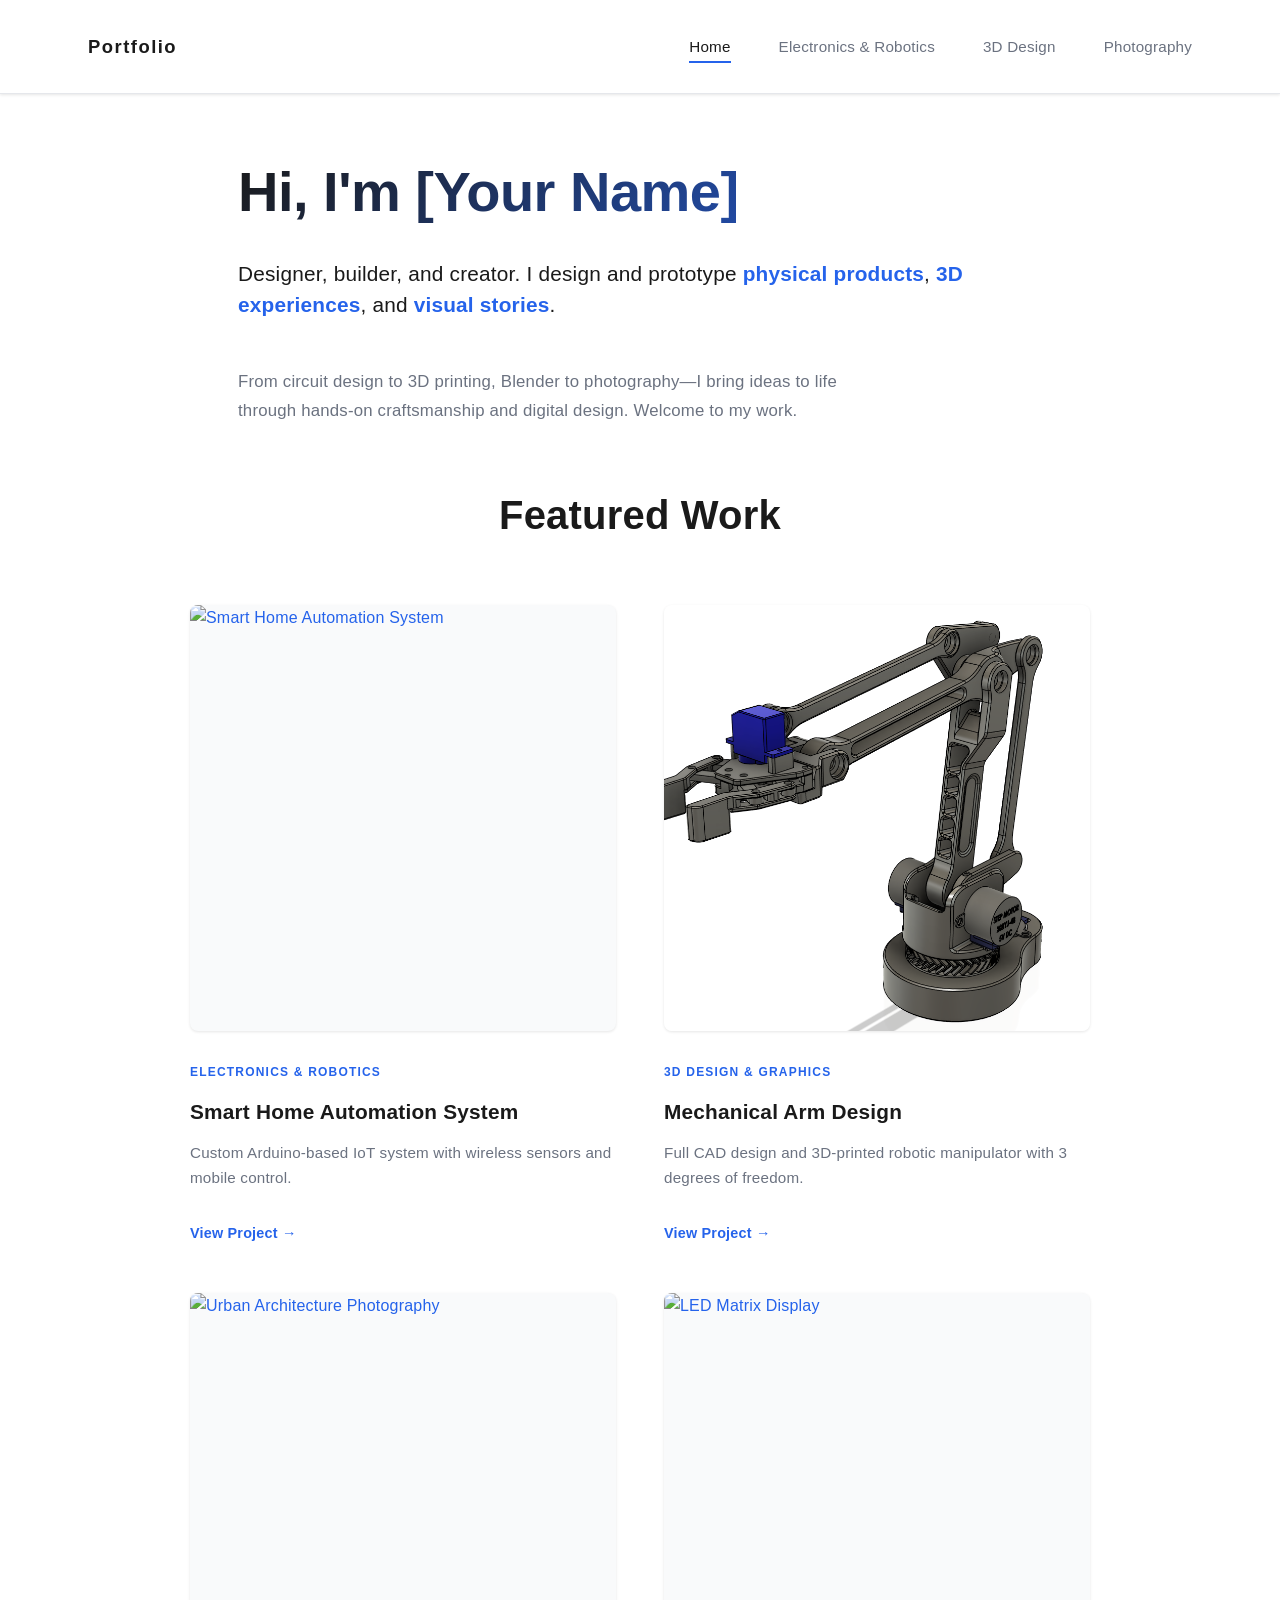
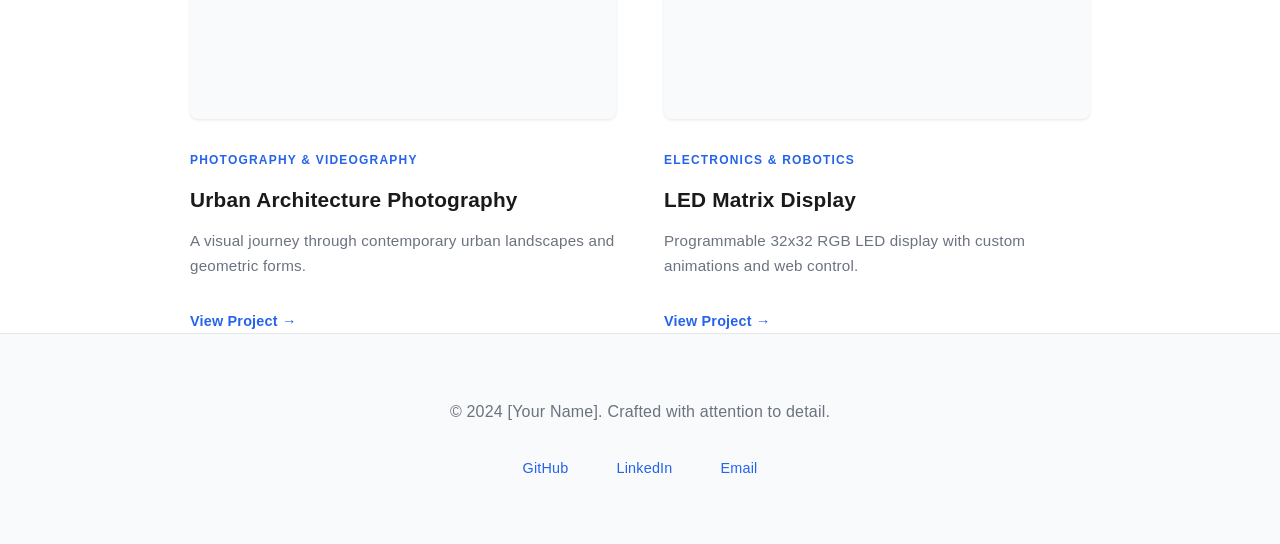
==== commit e672d6cd: "v1" ====
--- a/index.html
+++ b/index.html
@@ -10,7 +10,12 @@
     <nav class="navbar">
         <div class="nav-container">
             <a href="/" class="logo">Portfolio</a>
-            <div class="nav-links">
+            <button class="hamburger" id="hamburger">
+                <span></span>
+                <span></span>
+                <span></span>
+            </button>
+            <div class="nav-links" id="navLinks">
                 <a href="#home" class="nav-link active" data-section="home">Home</a>
                 <a href="#electronics" class="nav-link" data-section="electronics">Electronics & Robotics</a>
                 <a href="#3d-design" class="nav-link" data-section="3d-design">3D Design</a>
@@ -91,4 +96,4 @@
 
     <script src="script.js"></script>
 </body>
-</html>
+</html>
--- a/styles.css
+++ b/styles.css
@@ -1,13 +1,21 @@
 /* ============================================
-   MINIMALIST PORTFOLIO STYLESHEET
+   MINIMALIST PORTFOLIO STYLESHEET (ENHANCED)
    ============================================ */
 
 :root {
-    --primary: #000000;
+    --primary: #0a0a0a;
     --secondary: #ffffff;
-    --accent: #0066cc;
-    --text-light: #666666;
-    --border: #e5e5e5;
+    --accent: #2563eb;
+    --accent-dark: #1e40af;
+    --accent-light: #dbeafe;
+    --text-main: #1a1a1a;
+    --text-light: #6b7280;
+    --text-lighter: #9ca3af;
+    --border: #e5e7eb;
+    --bg-light: #f9fafb;
+    --bg-lighter: #f3f4f6;
+    --shadow: 0 1px 3px rgba(0, 0, 0, 0.1);
+    --shadow-lg: 0 10px 25px rgba(0, 0, 0, 0.08);
     --spacing-xs: 0.5rem;
     --spacing-sm: 1rem;
     --spacing-md: 2rem;
@@ -26,11 +34,11 @@
 }
 
 body {
-    font-family: 'Segoe UI', Trebuchet MS, sans-serif;
+    font-family: -apple-system, BlinkMacSystemFont, 'Segoe UI', 'Helvetica Neue', sans-serif;
     background: var(--secondary);
-    color: var(--primary);
+    color: var(--text-main);
     line-height: 1.6;
-    letter-spacing: 0.3px;
+    letter-spacing: 0.2px;
 }
 
 /* ============================================
@@ -42,17 +50,20 @@
     font-weight: 700;
     line-height: 1.2;
     letter-spacing: -0.5px;
+    color: var(--text-main);
 }
 
 h2 {
     font-size: clamp(1.5rem, 4vw, 2.5rem);
     font-weight: 600;
     line-height: 1.3;
+    color: var(--text-main);
 }
 
 h3 {
     font-size: 1.25rem;
     font-weight: 600;
+    color: var(--text-main);
 }
 
 p {
@@ -64,11 +75,11 @@
 a {
     color: var(--accent);
     text-decoration: none;
-    transition: opacity 0.3s ease;
+    transition: all 0.3s ease;
 }
 
 a:hover {
-    opacity: 0.7;
+    color: var(--accent-dark);
 }
 
 .highlight {
@@ -88,6 +99,7 @@
     backdrop-filter: blur(10px);
     background-color: rgba(255, 255, 255, 0.95);
     z-index: 1000;
+    box-shadow: var(--shadow);
 }
 
 .nav-container {
@@ -100,10 +112,15 @@
 }
 
 .logo {
-    font-size: 1.1rem;
+    font-size: 1.15rem;
     font-weight: 700;
-    letter-spacing: 1px;
-    color: var(--primary);
+    letter-spacing: 1.5px;
+    color: var(--text-main);
+    transition: color 0.3s ease;
+}
+
+.logo:hover {
+    color: var(--accent);
 }
 
 .nav-links {
@@ -117,6 +134,7 @@
     color: var(--text-light);
     position: relative;
     transition: color 0.3s ease;
+    font-weight: 500;
 }
 
 .nav-link::after {
@@ -132,21 +150,75 @@
 
 .nav-link:hover,
 .nav-link.active {
-    color: var(--primary);
+    color: var(--text-main);
 }
 
 .nav-link.active::after {
     width: 100%;
 }
 
+/* ============================================
+   HAMBURGER MENU
+   ============================================ */
+
+.hamburger {
+    display: none;
+    flex-direction: column;
+    gap: 6px;
+    background: none;
+    border: none;
+    cursor: pointer;
+    padding: var(--spacing-sm);
+    margin: calc(-1 * var(--spacing-sm));
+}
+
+.hamburger span {
+    width: 24px;
+    height: 2.5px;
+    background: var(--text-main);
+    transition: all 0.3s ease;
+    border-radius: 2px;
+}
+
+.hamburger.active span:nth-child(1) {
+    transform: rotate(45deg) translateY(10px);
+}
+
+.hamburger.active span:nth-child(2) {
+    opacity: 0;
+}
+
+.hamburger.active span:nth-child(3) {
+    transform: rotate(-45deg) translateY(-10px);
+}
+
 @media (max-width: 768px) {
-    .nav-container {
-        padding: var(--spacing-md);
+    .hamburger {
+        display: flex;
     }
 
     .nav-links {
+        position: absolute;
+        top: 70px;
+        left: 0;
+        right: 0;
+        background: var(--secondary);
+        flex-direction: column;
         gap: var(--spacing-md);
-        font-size: 0.85rem;
+        padding: var(--spacing-md) var(--spacing-lg);
+        border-bottom: 1px solid var(--border);
+        max-height: 0;
+        overflow: hidden;
+        transition: max-height 0.3s ease;
+        box-shadow: var(--shadow);
+    }
+
+    .nav-links.active {
+        max-height: 400px;
+    }
+
+    .nav-link {
+        padding: var(--spacing-sm) 0;
     }
 }
 
@@ -169,12 +241,16 @@
 }
 
 .hero-title {
-    color: var(--primary);
+    color: var(--text-main);
+    background: linear-gradient(135deg, var(--text-main) 0%, var(--accent) 100%);
+    -webkit-background-clip: text;
+    -webkit-text-fill-color: transparent;
+    background-clip: text;
 }
 
 .hero-subtitle {
     font-size: 1.3rem;
-    color: var(--primary);
+    color: var(--text-main);
     font-weight: 500;
     line-height: 1.5;
 }
@@ -205,7 +281,7 @@
 .section-title {
     text-align: center;
     margin-bottom: var(--spacing-xl);
-    color: var(--primary);
+    color: var(--text-main);
 }
 
 .category-section {
@@ -246,6 +322,7 @@
 @media (max-width: 900px) {
     .grid-2x2 {
         grid-template-columns: 1fr;
+        max-width: 100%;
     }
 }
 
@@ -259,6 +336,11 @@
     cursor: pointer;
     animation: fadeIn 0.6s ease-out forwards;
     opacity: 0;
+    transition: transform 0.3s ease, box-shadow 0.3s ease;
+}
+
+.project-card:hover {
+    transform: translateY(-4px);
 }
 
 .project-card:nth-child(1) { animation-delay: 0.1s; }
@@ -269,10 +351,11 @@
 .project-image-container {
     position: relative;
     overflow: hidden;
-    background: var(--border);
+    background: var(--bg-light);
     aspect-ratio: 1;
     margin-bottom: var(--spacing-md);
-    border-radius: 4px;
+    border-radius: 8px;
+    box-shadow: var(--shadow);
 }
 
 .project-image {
@@ -283,7 +366,7 @@
 }
 
 .project-card:hover .project-image {
-    transform: scale(1.05);
+    transform: scale(1.08);
 }
 
 .project-meta {
@@ -291,17 +374,17 @@
 }
 
 .project-category {
-    font-size: 0.8rem;
+    font-size: 0.75rem;
     color: var(--accent);
-    font-weight: 600;
-    letter-spacing: 1px;
+    font-weight: 700;
+    letter-spacing: 1.2px;
     text-transform: uppercase;
 }
 
 .project-title {
     font-size: 1.3rem;
     font-weight: 600;
-    color: var(--primary);
+    color: var(--text-main);
     margin-bottom: var(--spacing-sm);
     line-height: 1.3;
 }
@@ -327,6 +410,10 @@
     transition: transform 0.3s ease;
 }
 
+.project-card:hover .project-link {
+    color: var(--accent-dark);
+}
+
 .project-card:hover .project-link::after {
     transform: translateX(4px);
 }
@@ -362,9 +449,11 @@
 
 .detail-breadcrumb a {
     color: var(--accent);
+    transition: all 0.3s ease;
 }
 
 .detail-breadcrumb a:hover {
+    color: var(--accent-dark);
     text-decoration: underline;
 }
 
@@ -398,8 +487,9 @@
 .detail-image {
     width: 100%;
     margin: var(--spacing-lg) 0;
-    border-radius: 4px;
+    border-radius: 8px;
     overflow: hidden;
+    box-shadow: var(--shadow-lg);
 }
 
 .detail-image img,
@@ -415,10 +505,11 @@
     color: var(--text-light);
     font-size: 0.95rem;
     transition: color 0.3s ease;
+    font-weight: 500;
 }
 
 .back-button:hover {
-    color: var(--primary);
+    color: var(--text-main);
 }
 
 .back-button::before {
@@ -434,11 +525,12 @@
     padding: var(--spacing-xl) var(--spacing-lg);
     text-align: center;
     color: var(--text-light);
-    background: #fafafa;
+    background: var(--bg-light);
 }
 
 .footer p {
     margin-bottom: var(--spacing-md);
+    color: var(--text-light);
 }
 
 .social-links {
@@ -450,11 +542,13 @@
 .social-link {
     font-size: 0.9rem;
     color: var(--accent);
-    transition: opacity 0.3s ease;
+    transition: all 0.3s ease;
+    font-weight: 500;
 }
 
 .social-link:hover {
-    opacity: 0.7;
+    color: var(--accent-dark);
+    transform: translateY(-2px);
 }
 
 /* ============================================
@@ -532,8 +626,55 @@
         padding: 0 var(--spacing-md) var(--spacing-lg);
     }
 
-    .nav-links {
+    .nav-container {
+        padding: var(--spacing-md);
+    }
+
+    .logo {
+        font-size: 1rem;
+    }
+
+    .category-section {
+        padding: var(--spacing-lg) var(--spacing-md);
+    }
+
+    .grid-2x2 {
+        gap: var(--spacing-md);
+    }
+
+    .project-image-container {
+        margin-bottom: var(--spacing-md);
+    }
+}
+
+@media (max-width: 480px) {
+    :root {
+        --spacing-md: 1.5rem;
+        --spacing-lg: 1.5rem;
+    }
+
+    h1 {
+        font-size: 1.5rem;
+    }
+
+    h2 {
+        font-size: 1.25rem;
+    }
+
+    .hero {
+        padding: var(--spacing-lg) var(--spacing-md);
+    }
+
+    .hero-subtitle {
+        font-size: 1.1rem;
+    }
+
+    .detail-section {
+        margin-bottom: var(--spacing-lg);
+    }
+
+    .detail-meta {
         flex-direction: column;
         gap: var(--spacing-md);
     }
-}
+}
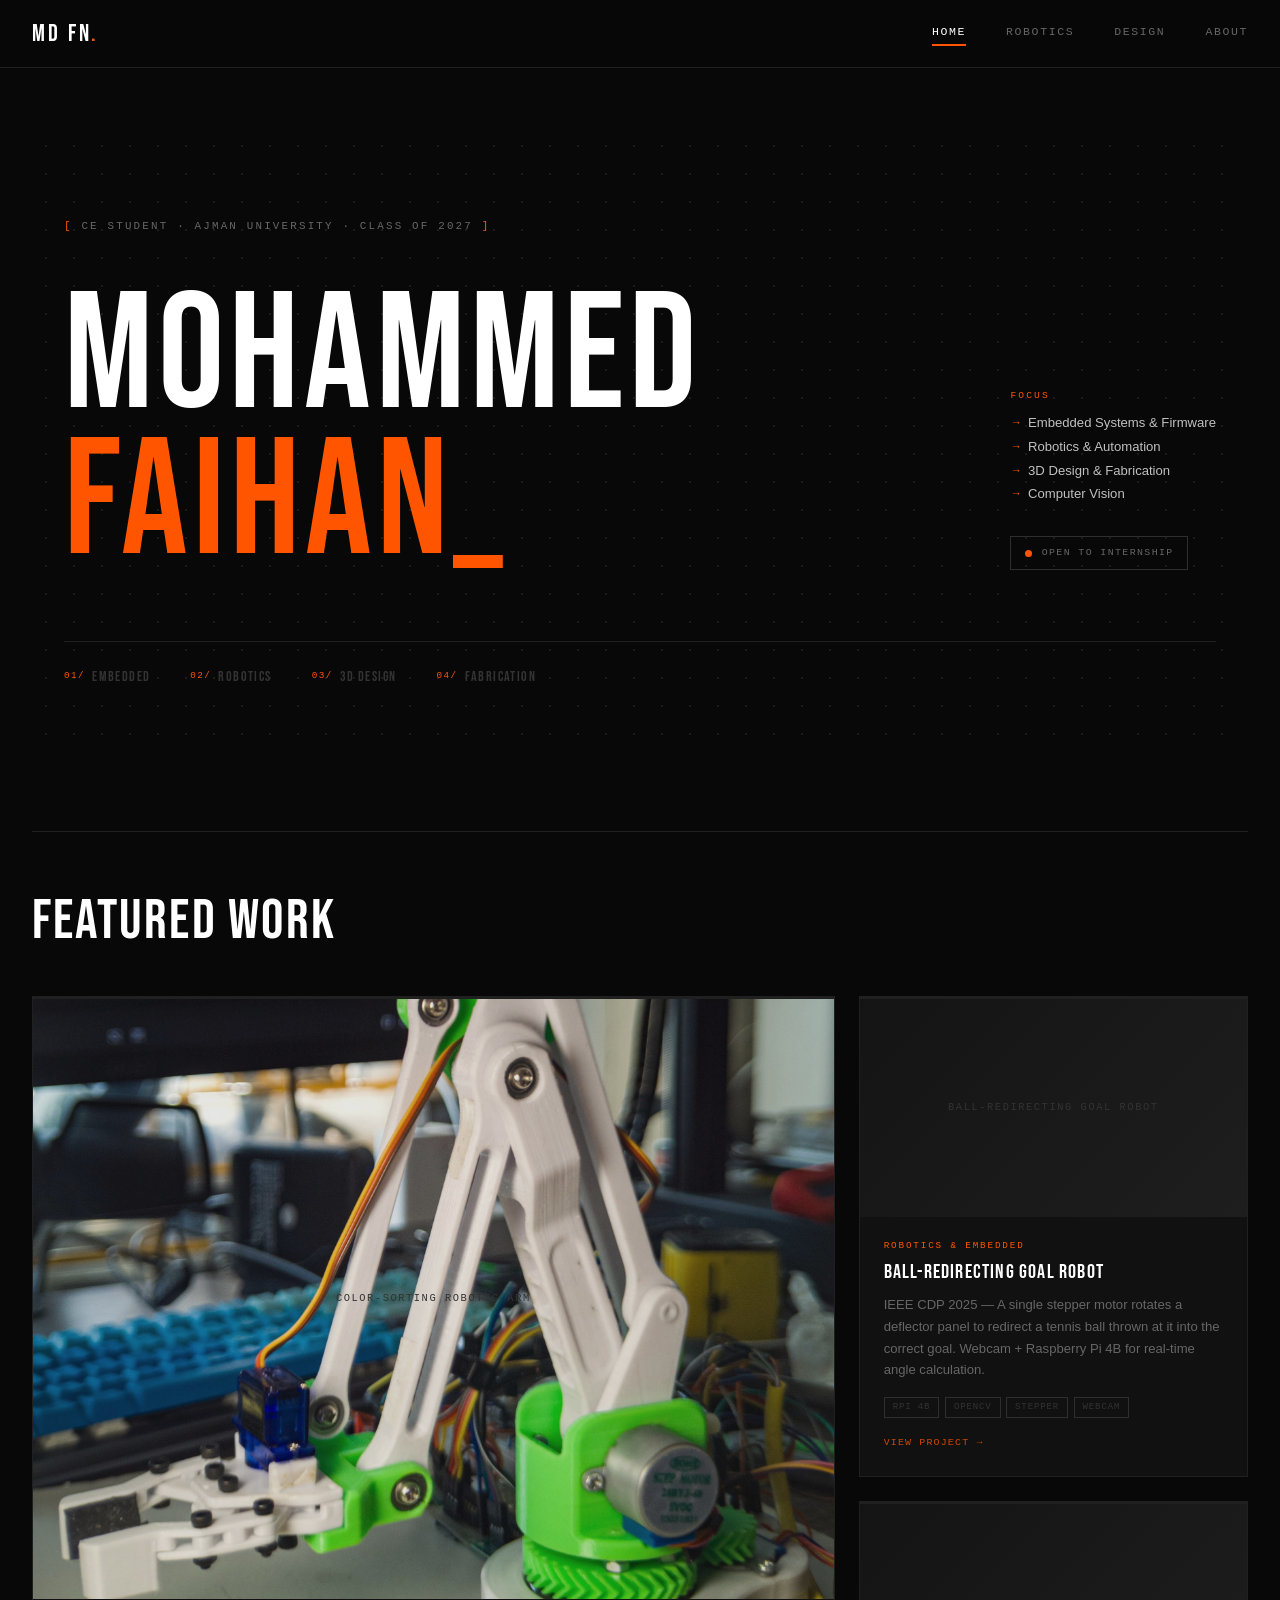
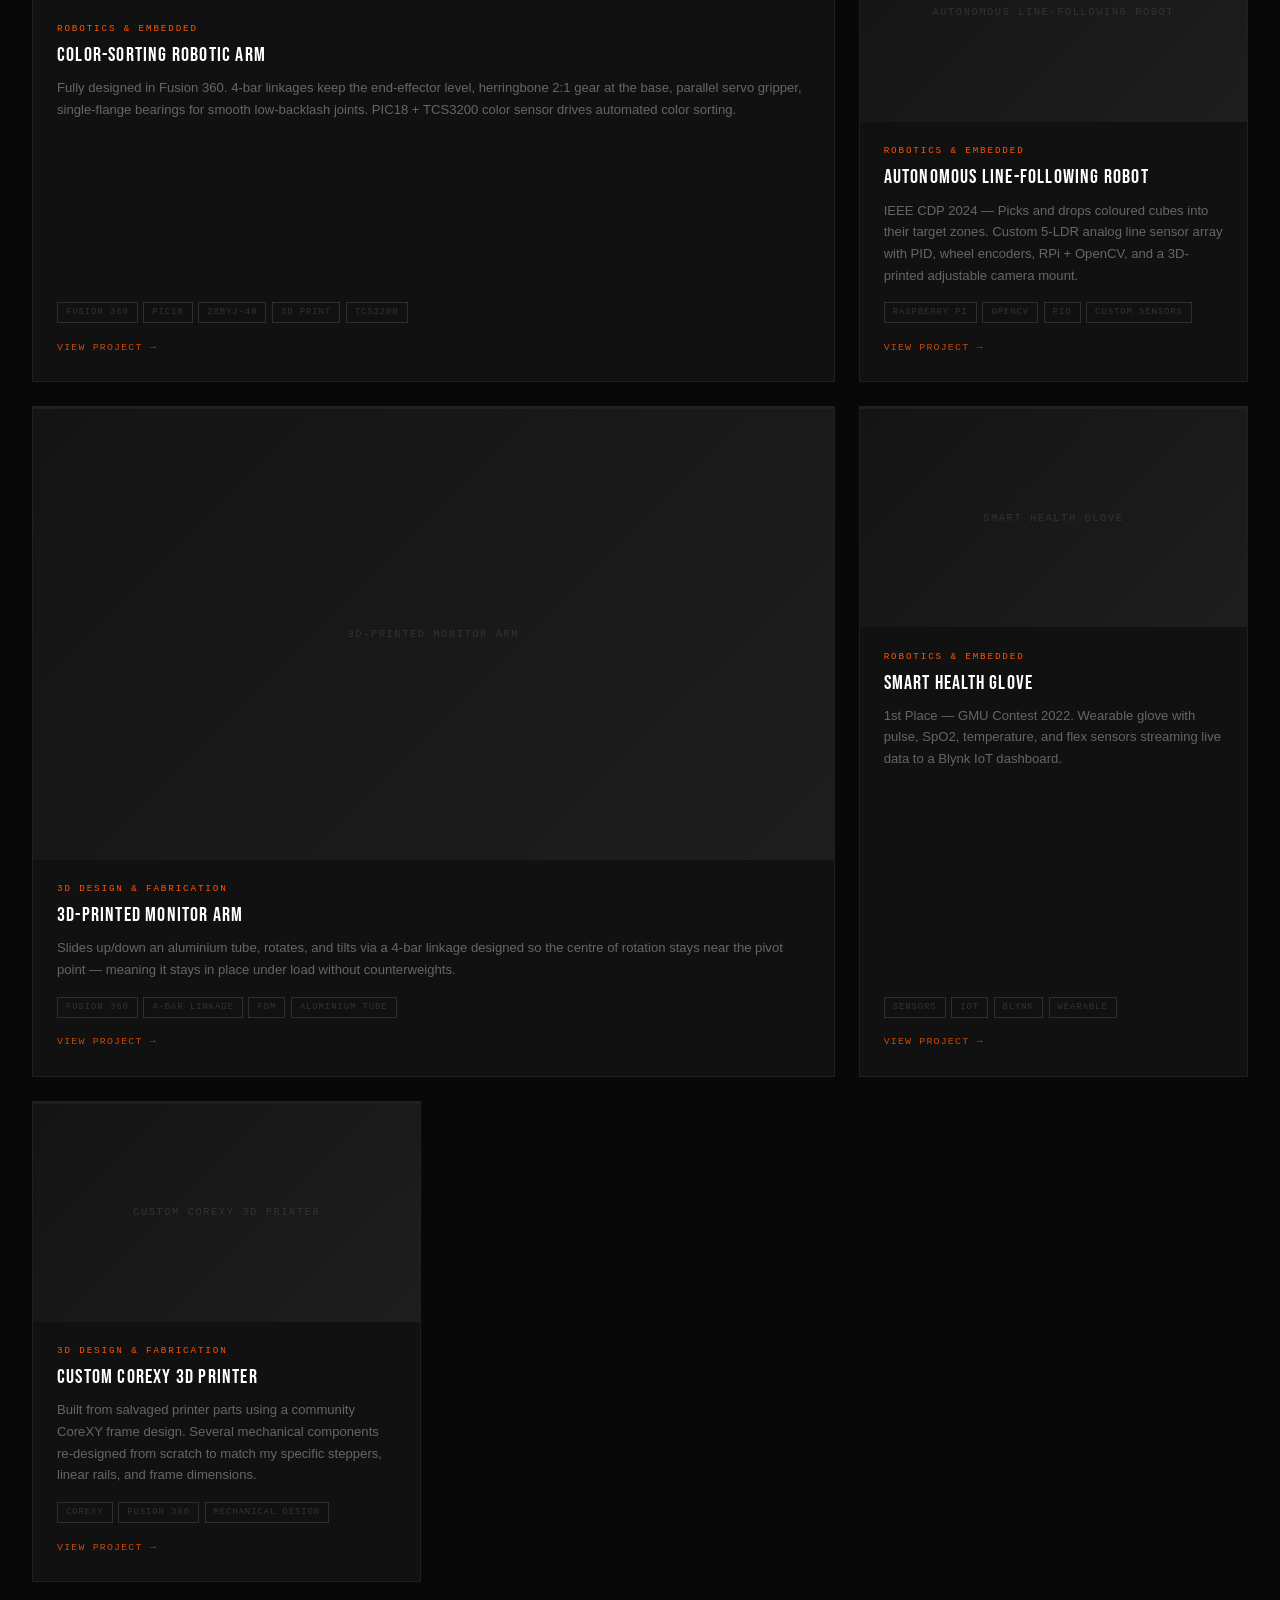
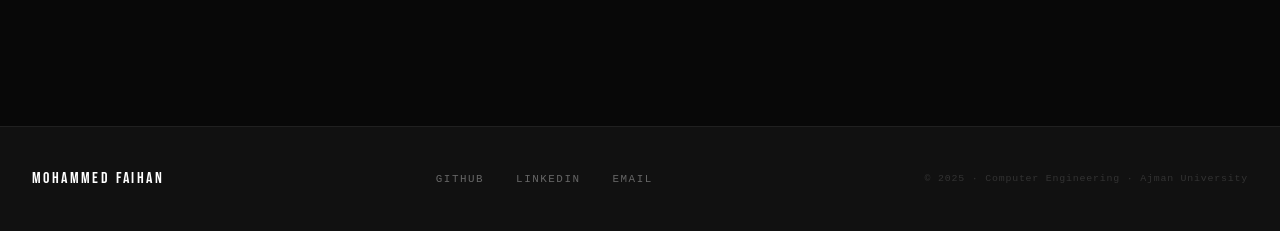
==== commit 1cd07d9b: "Portfolio redesign: dark engineering theme, robotic arm page with full media - Dark theme (dark bg, " ====
--- a/index.html
+++ b/index.html
@@ -3,97 +3,194 @@
 <head>
     <meta charset="UTF-8">
     <meta name="viewport" content="width=device-width, initial-scale=1.0">
-    <title>Portfolio</title>
+    <title>Mohammed Faihan — Engineering Portfolio</title>
+    <link href="https://fonts.googleapis.com/css2?family=Bebas+Neue&display=swap" rel="stylesheet">
     <link rel="stylesheet" href="styles.css">
 </head>
 <body>
+
+    <!-- NAVIGATION -->
     <nav class="navbar">
-        <div class="nav-container">
-            <a href="/" class="logo">Portfolio</a>
-            <button class="hamburger" id="hamburger">
+        <div class="nav-wrapper">
+            <div class="logo-block">MD FN<span class="logo-dot">.</span></div>
+            <button class="hamburger" id="hamburger" aria-label="Toggle menu">
                 <span></span>
                 <span></span>
                 <span></span>
             </button>
-            <div class="nav-links" id="navLinks">
-                <a href="#home" class="nav-link active" data-section="home">Home</a>
-                <a href="#electronics" class="nav-link" data-section="electronics">Electronics & Robotics</a>
-                <a href="#3d-design" class="nav-link" data-section="3d-design">3D Design</a>
-                <a href="#photography" class="nav-link" data-section="photography">Photography</a>
+            <div class="nav-menu" id="navMenu">
+                <a href="#home"     class="nav-item active" data-section="home">HOME</a>
+                <a href="#robotics" class="nav-item"        data-section="robotics">ROBOTICS</a>
+                <a href="#design"   class="nav-item"        data-section="design">DESIGN</a>
+                <a href="#about"    class="nav-item"        data-section="about">ABOUT</a>
             </div>
         </div>
     </nav>
 
-    <main id="content">
-        <!-- HOME SECTION -->
+    <main>
+
+        <!-- ======================== HOME ======================== -->
         <section id="home" class="section active">
-            <div class="hero">
-                <div class="hero-content">
-                    <h1 class="hero-title">Hi, I'm [Your Name]</h1>
-                    <p class="hero-subtitle">
-                        Designer, builder, and creator. I design and prototype 
-                        <span class="highlight">physical products</span>, 
-                        <span class="highlight">3D experiences</span>, and 
-                        <span class="highlight">visual stories</span>.
-                    </p>
-                    <p class="hero-description">
-                        From circuit design to 3D printing, Blender to photography—I bring ideas to life through 
-                        hands-on craftsmanship and digital design. Welcome to my work.
-                    </p>
+
+            <div class="hero-block">
+
+                <div class="hero-eyebrow">
+                    <span class="mono-tag">CE STUDENT · AJMAN UNIVERSITY · CLASS OF 2027</span>
                 </div>
-            </div>
 
-            <section class="projects-grid">
-                <h2 class="section-title">Featured Work</h2>
-                <div class="grid grid-2x2" id="featured-projects">
-                    <!-- Projects loaded here by JavaScript -->
+                <div class="hero-center">
+                    <div class="hero-name">
+                        <span class="name-row">MOHAMMED</span>
+                        <span class="name-row name-accent">FAIHAN<span class="cursor-blink">_</span></span>
+                    </div>
+                    <div class="hero-meta">
+                        <div class="hero-meta-group">
+                            <span class="meta-label">FOCUS</span>
+                            <ul class="meta-list">
+                                <li>Embedded Systems &amp; Firmware</li>
+                                <li>Robotics &amp; Automation</li>
+                                <li>3D Design &amp; Fabrication</li>
+                                <li>Computer Vision</li>
+                            </ul>
+                        </div>
+                        <div class="avail-badge">
+                            <span class="avail-dot"></span>
+                            OPEN TO INTERNSHIP
+                        </div>
+                    </div>
+                </div>
+
+                <div class="hero-footer">
+                    <div class="hero-divider"></div>
+                    <div class="hero-skills">
+                        <span class="skill-tag"><span class="skill-num">01/</span>EMBEDDED</span>
+                        <span class="skill-tag"><span class="skill-num">02/</span>ROBOTICS</span>
+                        <span class="skill-tag"><span class="skill-num">03/</span>3D DESIGN</span>
+                        <span class="skill-tag"><span class="skill-num">04/</span>FABRICATION</span>
+                    </div>
+                </div>
+
+            </div><!-- /hero-block -->
+
+            <!-- FEATURED WORK -->
+            <section class="featured-section">
+                <div class="section-header">
+                    <h2 class="section-title">FEATURED WORK</h2>
+                </div>
+                <div class="projects-grid projects-bento" id="featured-projects">
+                    <!-- Populated by script.js -->
                 </div>
             </section>
-        </section>
 
-        <!-- ELECTRONICS & ROBOTICS SECTION -->
-        <section id="electronics" class="section category-section">
-            <div class="section-header">
-                <h1>Electronics & Robotics</h1>
-                <p>DIY builds, circuit design, 3D printing, and mechanical projects</p>
+        </section><!-- /home -->
+
+
+        <!-- ======================== ROBOTICS ======================== -->
+        <section id="robotics" class="section">
+            <div class="category-header">
+                <h1 class="category-title">ROBOTICS &amp;<br>EMBEDDED</h1>
+                <div class="title-bar"></div>
+                <p class="category-desc">Embedded firmware, autonomous systems, sensor integration, and physical computing.</p>
             </div>
-            <div class="grid grid-2x2" id="electronics-projects">
-                <!-- Projects loaded here by JavaScript -->
+            <div class="projects-grid" id="robotics-projects">
+                <!-- Populated by script.js -->
             </div>
         </section>
 
-        <!-- 3D DESIGN SECTION -->
-        <section id="3d-design" class="section category-section">
-            <div class="section-header">
-                <h1>3D Design & Graphics</h1>
-                <p>Blender modeling, visualization, and graphic design</p>
+
+        <!-- ======================== DESIGN ======================== -->
+        <section id="design" class="section">
+            <div class="category-header">
+                <h1 class="category-title">3D DESIGN &amp;<br>FABRICATION</h1>
+                <div class="title-bar"></div>
+                <p class="category-desc">CAD modelling, mechanical linkage design, 3D printing, and custom-manufactured hardware.</p>
             </div>
-            <div class="grid grid-2x2" id="3d-design-projects">
-                <!-- Projects loaded here by JavaScript -->
+            <div class="projects-grid" id="design-projects">
+                <!-- Populated by script.js -->
             </div>
         </section>
 
-        <!-- PHOTOGRAPHY SECTION -->
-        <section id="photography" class="section category-section">
-            <div class="section-header">
-                <h1>Photography & Videography</h1>
-                <p>Visual storytelling through stills and motion</p>
+
+        <!-- ======================== ABOUT ======================== -->
+        <section id="about" class="section">
+            <div class="category-header">
+                <h1 class="category-title">ABOUT</h1>
+                <div class="title-bar"></div>
             </div>
-            <div class="grid grid-2x2" id="photography-projects">
-                <!-- Projects loaded here by JavaScript -->
-            </div>
-        </section>
+            <div class="about-grid">
+
+                <div class="about-bio">
+                    <p>Computer Engineering student at Ajman University, just finished my 3rd year. I design and build things — from embedded firmware and robotics to custom mechanical systems and 3D-printed hardware. My work always ends with something physical that actually works.</p>
+                    <p>Competition wins include 1st place at the DEWA AI Competition (Grade 12) and 1st place at the GMU Smart Health Glove contest. Currently competing in the IEEE Common Design Project and seeking a hardware or robotics internship.</p>
+
+                    <div class="about-edu">
+                        <span class="meta-label">EDUCATION</span>
+                        <p class="edu-degree">B.Sc. Computer Engineering</p>
+                        <p class="edu-school">Ajman University &nbsp;·&nbsp; 2023 – 2027</p>
+                    </div>
+
+                    <div class="about-edu" style="margin-top: 1.5rem;">
+                        <span class="meta-label">COMPETITIONS</span>
+                        <ul class="award-list">
+                            <li>🥇 DEWA AI Competition — Pipeline Monitoring Robot (Grade 12)</li>
+                            <li>🥇 GMU Contest — Smart Health Glove (Grade 12)</li>
+                            <li>IEEE CDP 2024 — Line-Following Robot with Computer Vision</li>
+                            <li>IEEE CDP 2025 — Ball-Redirecting Goal Robot (In Progress)</li>
+                        </ul>
+                    </div>
+                </div>
+
+                <div class="about-skills">
+                    <div class="skill-group">
+                        <span class="meta-label">EMBEDDED SYSTEMS</span>
+                        <ul>
+                            <li>PIC18 Microcontrollers (MPLAB / XC8)</li>
+                            <li>Raspberry Pi (3 / 4B / 5)</li>
+                            <li>Stepper &amp; Servo Motor Control</li>
+                            <li>Sensor Integration (color, IR, IMU)</li>
+                            <li>PID Control Loops</li>
+                        </ul>
+                    </div>
+                    <div class="skill-group">
+                        <span class="meta-label">3D DESIGN &amp; FABRICATION</span>
+                        <ul>
+                            <li>Fusion 360 — CAD &amp; CAM</li>
+                            <li>FDM 3D Printing</li>
+                            <li>Mechanical Linkage Design</li>
+                            <li>Gear &amp; Drive Systems</li>
+                            <li>Bearing &amp; Shaft Selection</li>
+                        </ul>
+                    </div>
+                    <div class="skill-group">
+                        <span class="meta-label">SOFTWARE &amp; TOOLS</span>
+                        <ul>
+                            <li>Python / OpenCV (Computer Vision)</li>
+                            <li>C / C++ (Embedded Firmware)</li>
+                            <li>Blynk &amp; IoT Dashboards</li>
+                            <li>Git / GitHub</li>
+                        </ul>
+                    </div>
+                </div>
+
+            </div><!-- /about-grid -->
+        </section><!-- /about -->
+
     </main>
 
+
+    <!-- FOOTER -->
     <footer class="footer">
-        <p>© 2024 [Your Name]. Crafted with attention to detail.</p>
-        <div class="social-links">
-            <a href="#" class="social-link">GitHub</a>
-            <a href="#" class="social-link">LinkedIn</a>
-            <a href="#" class="social-link">Email</a>
+        <div class="footer-inner">
+            <div class="footer-name">MOHAMMED FAIHAN</div>
+            <div class="footer-links">
+                <a href="https://github.com/md-fn" class="footer-link" target="_blank" rel="noopener">GITHUB</a>
+                <a href="https://www.linkedin.com/in/mohammedfaihan/" class="footer-link">LINKEDIN</a>
+                <a href="mailto:mohammedfaihankhateeb@gmail.com" class="footer-link">EMAIL</a>
+            </div>
+            <p class="footer-copy">© 2025 · Computer Engineering · Ajman University</p>
         </div>
     </footer>
 
     <script src="script.js"></script>
 </body>
-</html>+</html>
--- a/styles.css
+++ b/styles.css
@@ -1,27 +1,27 @@
-/* ============================================
-   MINIMALIST PORTFOLIO STYLESHEET (ENHANCED)
-   ============================================ */
+/* ============================================================
+   PORTFOLIO — DARK ENGINEERING THEME
+   Mohammed Faihal Khateeb
+   ============================================================ */
 
 :root {
-    --primary: #0a0a0a;
-    --secondary: #ffffff;
-    --accent: #2563eb;
-    --accent-dark: #1e40af;
-    --accent-light: #dbeafe;
-    --text-main: #1a1a1a;
-    --text-light: #6b7280;
-    --text-lighter: #9ca3af;
-    --border: #e5e7eb;
-    --bg-light: #f9fafb;
-    --bg-lighter: #f3f4f6;
-    --shadow: 0 1px 3px rgba(0, 0, 0, 0.1);
-    --shadow-lg: 0 10px 25px rgba(0, 0, 0, 0.08);
-    --spacing-xs: 0.5rem;
-    --spacing-sm: 1rem;
-    --spacing-md: 2rem;
-    --spacing-lg: 3rem;
-    --spacing-xl: 4rem;
-}
+    --bg:          #080808;
+    --surface:     #111111;
+    --surface-2:   #191919;
+    --border:      #202020;
+    --border-mid:  #2e2e2e;
+    --accent:      #FF5500;
+    --accent-dim:  rgba(255, 85, 0, 0.10);
+    --white:       #ffffff;
+    --text:        #c0c0c0;
+    --muted:       #666666;
+    --dim:         #333333;
+    --mono:        'Courier New', Courier, monospace;
+    --nav-h:       68px;
+}
+
+/* ============================================================
+   RESET & BASE
+   ============================================================ */
 
 * {
     margin: 0;
@@ -29,467 +29,825 @@
     box-sizing: border-box;
 }
 
-html {
-    scroll-behavior: smooth;
-}
+html { scroll-behavior: smooth; }
 
 body {
-    font-family: -apple-system, BlinkMacSystemFont, 'Segoe UI', 'Helvetica Neue', sans-serif;
-    background: var(--secondary);
-    color: var(--text-main);
-    line-height: 1.6;
-    letter-spacing: 0.2px;
-}
-
-/* ============================================
+    font-family: Arial, Helvetica, sans-serif;
+    background: var(--bg);
+    color: var(--white);
+    line-height: 1.5;
+    overflow-x: hidden;
+}
+
+a {
+    color: inherit;
+    text-decoration: none;
+    transition: color 0.15s ease;
+}
+
+ul { list-style: none; }
+
+
+/* ============================================================
    TYPOGRAPHY
-   ============================================ */
+   ============================================================ */
 
 h1 {
-    font-size: clamp(2rem, 5vw, 3.5rem);
-    font-weight: 700;
-    line-height: 1.2;
-    letter-spacing: -0.5px;
-    color: var(--text-main);
+    font-family: 'Bebas Neue', sans-serif;
+    font-size: clamp(3rem, 10vw, 7rem);
+    font-weight: 400;
+    line-height: 0.9;
+    letter-spacing: 0.04em;
+    text-transform: uppercase;
 }
 
 h2 {
-    font-size: clamp(1.5rem, 4vw, 2.5rem);
-    font-weight: 600;
-    line-height: 1.3;
-    color: var(--text-main);
+    font-family: 'Bebas Neue', sans-serif;
+    font-size: clamp(1.8rem, 5vw, 3.5rem);
+    font-weight: 400;
+    text-transform: uppercase;
+    letter-spacing: 0.04em;
 }
 
 h3 {
-    font-size: 1.25rem;
-    font-weight: 600;
-    color: var(--text-main);
+    font-family: 'Bebas Neue', sans-serif;
+    font-size: 1.1rem;
+    font-weight: 400;
+    text-transform: uppercase;
+    letter-spacing: 0.08em;
 }
 
 p {
-    font-size: 1rem;
-    color: var(--text-light);
-    line-height: 1.7;
-}
-
-a {
-    color: var(--accent);
-    text-decoration: none;
-    transition: all 0.3s ease;
-}
-
-a:hover {
-    color: var(--accent-dark);
-}
-
-.highlight {
-    color: var(--accent);
-    font-weight: 600;
-}
-
-/* ============================================
-   NAVIGATION
-   ============================================ */
+    font-size: 0.9rem;
+    line-height: 1.75;
+    color: var(--text);
+}
+
+
+/* ============================================================
+   NAV
+   ============================================================ */
 
 .navbar {
     position: sticky;
     top: 0;
-    background: var(--secondary);
+    z-index: 1000;
+    height: var(--nav-h);
+    background: rgba(8, 8, 8, 0.92);
     border-bottom: 1px solid var(--border);
     backdrop-filter: blur(10px);
-    background-color: rgba(255, 255, 255, 0.95);
-    z-index: 1000;
-    box-shadow: var(--shadow);
-}
-
-.nav-container {
-    max-width: 1200px;
+    -webkit-backdrop-filter: blur(10px);
+}
+
+.nav-wrapper {
+    max-width: 1400px;
     margin: 0 auto;
-    padding: var(--spacing-md) var(--spacing-lg);
+    padding: 0 2rem;
+    height: 100%;
     display: flex;
     justify-content: space-between;
     align-items: center;
 }
 
-.logo {
-    font-size: 1.15rem;
-    font-weight: 700;
-    letter-spacing: 1.5px;
-    color: var(--text-main);
-    transition: color 0.3s ease;
-}
-
-.logo:hover {
-    color: var(--accent);
-}
-
-.nav-links {
-    display: flex;
-    gap: var(--spacing-lg);
+.logo-block {
+    font-family: 'Bebas Neue', sans-serif;
+    font-size: 1.5rem;
+    letter-spacing: 0.12em;
+    color: var(--white);
+}
+
+.logo-dot { color: var(--accent); }
+
+.nav-menu {
+    display: flex;
+    gap: 2.5rem;
     align-items: center;
 }
 
-.nav-link {
-    font-size: 0.95rem;
-    color: var(--text-light);
+.nav-item {
+    font-family: var(--mono);
+    font-size: 0.72rem;
+    letter-spacing: 0.14em;
+    text-transform: uppercase;
+    color: var(--muted);
+    transition: color 0.15s ease;
     position: relative;
-    transition: color 0.3s ease;
-    font-weight: 500;
-}
-
-.nav-link::after {
+    padding-bottom: 3px;
+}
+
+.nav-item::after {
     content: '';
     position: absolute;
-    bottom: -4px;
+    bottom: -2px;
     left: 0;
     width: 0;
     height: 2px;
     background: var(--accent);
-    transition: width 0.3s ease;
-}
-
-.nav-link:hover,
-.nav-link.active {
-    color: var(--text-main);
-}
-
-.nav-link.active::after {
-    width: 100%;
-}
-
-/* ============================================
-   HAMBURGER MENU
-   ============================================ */
+    transition: width 0.2s ease;
+}
+
+.nav-item:hover { color: var(--white); }
+.nav-item:hover::after { width: 100%; }
+.nav-item.active { color: var(--white); }
+.nav-item.active::after { width: 100%; }
+
+
+/* ============================================================
+   HAMBURGER (mobile)
+   ============================================================ */
 
 .hamburger {
     display: none;
     flex-direction: column;
-    gap: 6px;
+    gap: 5px;
     background: none;
     border: none;
     cursor: pointer;
-    padding: var(--spacing-sm);
-    margin: calc(-1 * var(--spacing-sm));
+    padding: 4px;
+    z-index: 1100;
 }
 
 .hamburger span {
-    width: 24px;
-    height: 2.5px;
-    background: var(--text-main);
-    transition: all 0.3s ease;
-    border-radius: 2px;
-}
-
-.hamburger.active span:nth-child(1) {
-    transform: rotate(45deg) translateY(10px);
-}
-
-.hamburger.active span:nth-child(2) {
-    opacity: 0;
-}
-
-.hamburger.active span:nth-child(3) {
-    transform: rotate(-45deg) translateY(-10px);
-}
+    width: 22px;
+    height: 2px;
+    background: var(--white);
+    display: block;
+    transition: all 0.2s ease;
+}
+
+.hamburger.active span:nth-child(1) { transform: rotate(45deg) translateY(7px); }
+.hamburger.active span:nth-child(2) { opacity: 0; }
+.hamburger.active span:nth-child(3) { transform: rotate(-45deg) translateY(-7px); }
 
 @media (max-width: 768px) {
-    .hamburger {
-        display: flex;
-    }
-
-    .nav-links {
-        position: absolute;
-        top: 70px;
+    .hamburger { display: flex; }
+
+    .nav-menu {
+        position: fixed;
+        top: var(--nav-h);
         left: 0;
         right: 0;
-        background: var(--secondary);
+        background: var(--surface);
+        border-bottom: 1px solid var(--border);
         flex-direction: column;
-        gap: var(--spacing-md);
-        padding: var(--spacing-md) var(--spacing-lg);
-        border-bottom: 1px solid var(--border);
+        gap: 0;
+        align-items: stretch;
         max-height: 0;
         overflow: hidden;
         transition: max-height 0.3s ease;
-        box-shadow: var(--shadow);
     }
 
-    .nav-links.active {
-        max-height: 400px;
+    .nav-menu.active { max-height: 300px; }
+
+    .nav-item {
+        padding: 1.1rem 2rem;
+        border-bottom: 1px solid var(--border);
+        font-size: 0.8rem;
     }
 
-    .nav-link {
-        padding: var(--spacing-sm) 0;
+    .nav-item::after { display: none; }
+    .nav-item.active { color: var(--accent); }
+}
+
+
+/* ============================================================
+   HERO SECTION
+   ============================================================ */
+
+.hero-block {
+    max-width: 1400px;
+    margin: 0 auto;
+    padding: 5rem 2rem 4rem;
+    position: relative;
+    /* Subtle dot grid */
+    background-image: radial-gradient(circle, #1c1c1c 1px, transparent 1px);
+    background-size: 28px 28px;
+}
+
+.hero-eyebrow {
+    margin-bottom: 3rem;
+}
+
+.mono-tag {
+    font-family: var(--mono);
+    font-size: 0.68rem;
+    letter-spacing: 0.2em;
+    color: var(--muted);
+    text-transform: uppercase;
+}
+.mono-tag::before { content: '[ '; color: var(--accent); }
+.mono-tag::after  { content: ' ]'; color: var(--accent); }
+
+/* Two-column hero center */
+.hero-center {
+    display: grid;
+    grid-template-columns: 1fr auto;
+    gap: 4rem;
+    align-items: flex-end;
+    margin-bottom: 4rem;
+}
+
+.hero-name {
+    display: flex;
+    flex-direction: column;
+    line-height: 0.88;
+}
+
+.name-row {
+    font-family: 'Bebas Neue', sans-serif;
+    font-size: clamp(4.5rem, 13vw, 11rem);
+    letter-spacing: 0.03em;
+    color: var(--white);
+    display: block;
+}
+
+.name-accent { color: var(--accent); }
+
+.cursor-blink {
+    display: inline;
+    animation: blink 1.1s step-end infinite;
+    color: var(--accent);
+}
+@keyframes blink { 0%, 100% { opacity: 1; } 50% { opacity: 0; } }
+
+/* Right sidebar */
+.hero-meta {
+    display: flex;
+    flex-direction: column;
+    gap: 2rem;
+    padding-bottom: 0.4rem;
+    min-width: 190px;
+}
+
+.hero-meta-group { display: flex; flex-direction: column; }
+
+.meta-label {
+    display: block;
+    font-family: var(--mono);
+    font-size: 0.6rem;
+    letter-spacing: 0.22em;
+    color: var(--accent);
+    text-transform: uppercase;
+    margin-bottom: 0.6rem;
+}
+
+.meta-list { display: flex; flex-direction: column; gap: 0.25rem; }
+.meta-list li {
+    font-size: 0.82rem;
+    color: var(--text);
+    padding-left: 1.1rem;
+    position: relative;
+}
+.meta-list li::before {
+    content: '→';
+    position: absolute;
+    left: 0;
+    color: var(--accent);
+    font-size: 0.7rem;
+    top: 1px;
+}
+
+/* Availability badge */
+.avail-badge {
+    display: inline-flex;
+    align-items: center;
+    gap: 0.6rem;
+    border: 1px solid var(--border-mid);
+    padding: 0.55rem 0.85rem;
+    font-family: var(--mono);
+    font-size: 0.62rem;
+    letter-spacing: 0.14em;
+    color: var(--muted);
+    text-transform: uppercase;
+    width: fit-content;
+}
+
+.avail-dot {
+    width: 7px;
+    height: 7px;
+    border-radius: 50%;
+    background: var(--accent);
+    flex-shrink: 0;
+    animation: pulse-anim 2s ease-in-out infinite;
+}
+@keyframes pulse-anim {
+    0%, 100% { opacity: 1;  box-shadow: 0 0 0 0 rgba(255,85,0,0.5); }
+    50%       { opacity: 0.8; box-shadow: 0 0 0 5px rgba(255,85,0,0); }
+}
+
+/* Hero footer: divider + skill tags */
+.hero-divider {
+    width: 100%;
+    height: 1px;
+    background: var(--border);
+    margin-bottom: 1.5rem;
+}
+
+.hero-skills {
+    display: flex;
+    gap: 2.5rem;
+    flex-wrap: wrap;
+}
+
+.skill-tag {
+    font-family: 'Bebas Neue', sans-serif;
+    font-size: 0.88rem;
+    letter-spacing: 0.1em;
+    color: var(--dim);
+    display: flex;
+    align-items: center;
+    gap: 0.45rem;
+}
+
+.skill-num {
+    font-family: var(--mono);
+    font-size: 0.58rem;
+    color: var(--accent);
+}
+
+/* Responsive hero */
+@media (max-width: 900px) {
+    .hero-center {
+        grid-template-columns: 1fr;
+        gap: 2.5rem;
     }
-}
-
-/* ============================================
-   HERO SECTION
-   ============================================ */
-
-.hero {
-    max-width: 900px;
+    .hero-meta { flex-direction: row; flex-wrap: wrap; gap: 1.5rem; }
+    .hero-block { padding: 3rem 1.5rem 3rem; }
+}
+
+@media (max-width: 500px) {
+    .name-row { font-size: 3.8rem; }
+    .hero-skills { gap: 1.2rem; }
+    .hero-eyebrow { margin-bottom: 2rem; }
+}
+
+
+/* ============================================================
+   SECTIONS (general)
+   ============================================================ */
+
+main {
+    max-width: 1400px;
     margin: 0 auto;
-    padding: var(--spacing-xl) var(--spacing-lg);
-    text-align: left;
-    animation: fadeInUp 0.8s ease-out;
-}
-
-.hero-content {
-    display: flex;
-    flex-direction: column;
-    gap: var(--spacing-md);
-}
-
-.hero-title {
-    color: var(--text-main);
-    background: linear-gradient(135deg, var(--text-main) 0%, var(--accent) 100%);
-    -webkit-background-clip: text;
-    -webkit-text-fill-color: transparent;
-    background-clip: text;
-}
-
-.hero-subtitle {
-    font-size: 1.3rem;
-    color: var(--text-main);
-    font-weight: 500;
-    line-height: 1.5;
-}
-
-.hero-description {
-    max-width: 600px;
-    color: var(--text-light);
-    font-size: 1.05rem;
-    margin-top: var(--spacing-sm);
-}
-
-/* ============================================
-   SECTIONS
-   ============================================ */
+}
 
 .section {
     display: none;
-    opacity: 0;
-    transition: opacity 0.5s ease;
-    min-height: 100vh;
-}
-
-.section.active {
-    display: block;
-    opacity: 1;
-}
-
-.section-title {
-    text-align: center;
-    margin-bottom: var(--spacing-xl);
-    color: var(--text-main);
-}
-
-.category-section {
-    max-width: 1200px;
-    margin: 0 auto;
-    padding: var(--spacing-xl) var(--spacing-lg);
+    padding: 4rem 2rem 5rem;
+}
+
+.section.active { display: block; }
+
+.category-header { margin-bottom: 3.5rem; }
+.category-title  { margin-bottom: 0; line-height: 0.9; }
+
+.title-bar {
+    width: 50px;
+    height: 4px;
+    background: var(--accent);
+    margin: 1.2rem 0 1rem;
+}
+
+.category-desc {
+    font-size: 0.85rem;
+    color: var(--muted);
+    max-width: 480px;
+    margin-top: 0.2rem;
+}
+
+.featured-section {
+    margin-top: 5rem;
+    padding-top: 3rem;
+    border-top: 1px solid var(--border);
 }
 
 .section-header {
-    margin-bottom: var(--spacing-xl);
-    text-align: center;
-}
-
-.section-header h1 {
-    margin-bottom: var(--spacing-md);
-}
-
-.section-header p {
-    font-size: 1.1rem;
-    color: var(--text-light);
-}
-
-/* ============================================
-   GRID LAYOUT
-   ============================================ */
-
-.grid {
+    display: flex;
+    align-items: baseline;
+    gap: 1.5rem;
+    margin-bottom: 2rem;
+}
+
+@media (max-width: 768px) {
+    .section { padding: 3rem 1.5rem 4rem; }
+}
+
+
+/* ============================================================
+   PROJECT GRID
+   ============================================================ */
+
+.projects-grid {
     display: grid;
-    gap: var(--spacing-lg);
-}
-
-.grid-2x2 {
-    grid-template-columns: repeat(auto-fit, minmax(400px, 1fr));
-    max-width: 900px;
-    margin: 0 auto;
-}
-
-@media (max-width: 900px) {
-    .grid-2x2 {
+    grid-template-columns: repeat(auto-fill, minmax(300px, 1fr));
+    gap: 1.5rem;
+}
+
+/* BENTO — 3-column layout */
+.projects-bento {
+    grid-template-columns: repeat(3, 1fr);
+    grid-auto-rows: auto;
+}
+
+/* Card 1: 2 cols wide, 2 rows tall */
+.projects-bento .project-card:nth-child(1) {
+    grid-column: span 2;
+    grid-row: span 2;
+}
+
+.projects-bento .project-card:nth-child(1) .project-image-wrapper {
+    aspect-ratio: 4 / 3;
+}
+
+/* Card 4: 2 cols wide */
+.projects-bento .project-card:nth-child(4) {
+    grid-column: span 2;
+}
+
+/* Tablet */
+@media (max-width: 1100px) {
+    .projects-bento {
+        grid-template-columns: repeat(2, 1fr);
+    }
+    .projects-bento .project-card:nth-child(1) {
+        grid-column: span 2;
+        grid-row: span 1;
+    }
+    .projects-bento .project-card:nth-child(4) {
+        grid-column: span 1;
+    }
+}
+
+/* Mobile */
+@media (max-width: 640px) {
+    .projects-bento,
+    .projects-grid {
         grid-template-columns: 1fr;
-        max-width: 100%;
     }
-}
-
-/* ============================================
+    .projects-bento .project-card {
+        grid-column: span 1 !important;
+        grid-row:    span 1 !important;
+    }
+}
+
+
+/* ============================================================
    PROJECT CARD
-   ============================================ */
+   ============================================================ */
 
 .project-card {
     display: flex;
     flex-direction: column;
+    background: var(--surface);
+    border: 1px solid var(--border);
+    border-top: 3px solid var(--border);
+    overflow: hidden;
     cursor: pointer;
-    animation: fadeIn 0.6s ease-out forwards;
-    opacity: 0;
-    transition: transform 0.3s ease, box-shadow 0.3s ease;
+    transition:
+        border-top-color 0.2s ease,
+        transform       0.2s ease,
+        box-shadow      0.2s ease;
 }
 
 .project-card:hover {
+    border-top-color: var(--accent);
     transform: translateY(-4px);
-}
-
-.project-card:nth-child(1) { animation-delay: 0.1s; }
-.project-card:nth-child(2) { animation-delay: 0.2s; }
-.project-card:nth-child(3) { animation-delay: 0.3s; }
-.project-card:nth-child(4) { animation-delay: 0.4s; }
-
-.project-image-container {
+    box-shadow: 0 12px 32px rgba(0, 0, 0, 0.5);
+}
+
+.project-image-wrapper {
+    width: 100%;
+    aspect-ratio: 16 / 9;
+    overflow: hidden;
+    background: var(--surface-2);
+    /* When no image: show a subtle gradient placeholder */
+    background: linear-gradient(135deg, #141414, #1e1e1e);
     position: relative;
-    overflow: hidden;
-    background: var(--bg-light);
-    aspect-ratio: 1;
-    margin-bottom: var(--spacing-md);
-    border-radius: 8px;
-    box-shadow: var(--shadow);
 }
 
 .project-image {
     width: 100%;
     height: 100%;
     object-fit: cover;
-    transition: transform 0.4s ease;
+    display: block;
+    filter: grayscale(15%) brightness(0.9);
+    transition: transform 0.4s ease, filter 0.3s ease;
 }
 
 .project-card:hover .project-image {
-    transform: scale(1.08);
-}
-
-.project-meta {
-    margin-bottom: var(--spacing-sm);
+    transform: scale(1.04);
+    filter: grayscale(0%) brightness(1);
+}
+
+/* If no image loaded, show a label */
+.project-image-wrapper::after {
+    content: attr(data-label);
+    position: absolute;
+    inset: 0;
+    display: flex;
+    align-items: center;
+    justify-content: center;
+    font-family: var(--mono);
+    font-size: 0.65rem;
+    letter-spacing: 0.15em;
+    color: var(--dim);
+    text-transform: uppercase;
+    pointer-events: none;
+}
+
+.project-content {
+    padding: 1.4rem 1.5rem 1.6rem;
+    display: flex;
+    flex-direction: column;
+    gap: 0.5rem;
+    flex: 1;
 }
 
 .project-category {
-    font-size: 0.75rem;
-    color: var(--accent);
-    font-weight: 700;
-    letter-spacing: 1.2px;
+    font-family: var(--mono);
+    font-size: 0.58rem;
+    letter-spacing: 0.2em;
+    color: var(--accent);
     text-transform: uppercase;
 }
 
 .project-title {
-    font-size: 1.3rem;
-    font-weight: 600;
-    color: var(--text-main);
-    margin-bottom: var(--spacing-sm);
-    line-height: 1.3;
+    font-family: 'Bebas Neue', sans-serif;
+    font-size: 1.25rem;
+    font-weight: 400;
+    letter-spacing: 0.06em;
+    color: var(--white);
+    text-transform: uppercase;
+    line-height: 1.1;
 }
 
 .project-description {
-    color: var(--text-light);
-    font-size: 0.95rem;
-    line-height: 1.6;
-    margin-bottom: var(--spacing-md);
+    font-size: 0.82rem;
+    line-height: 1.65;
+    color: var(--muted);
+    flex: 1;
+    margin-top: 0.2rem;
+}
+
+/* Tech tags */
+.project-tags {
+    display: flex;
+    flex-wrap: wrap;
+    gap: 0.35rem;
+    margin-top: 0.5rem;
+}
+
+.project-tag {
+    font-family: var(--mono);
+    font-size: 0.56rem;
+    letter-spacing: 0.1em;
+    color: var(--dim);
+    border: 1px solid var(--border-mid);
+    padding: 0.18rem 0.5rem;
+    text-transform: uppercase;
+    transition: color 0.15s, border-color 0.15s;
+}
+
+.project-card:hover .project-tag {
+    color: var(--muted);
+    border-color: var(--dim);
 }
 
 .project-link {
-    display: inline-block;
-    font-size: 0.9rem;
-    color: var(--accent);
-    font-weight: 600;
-    transition: all 0.3s ease;
+    font-family: var(--mono);
+    font-size: 0.62rem;
+    letter-spacing: 0.12em;
+    color: var(--accent);
+    text-transform: uppercase;
+    margin-top: 0.6rem;
+    display: block;
+    opacity: 0.8;
+    transition: opacity 0.15s;
+}
+
+.project-card:hover .project-link { opacity: 1; }
+
+
+/* ============================================================
+   ABOUT
+   ============================================================ */
+
+.about-grid {
+    display: grid;
+    grid-template-columns: 1fr 1fr;
+    gap: 5rem;
+    align-items: start;
+}
+
+.about-bio p { margin-bottom: 1.1rem; }
+
+.about-edu {
+    margin-top: 2.5rem;
+    padding-top: 2rem;
+    border-top: 1px solid var(--border);
+}
+
+.edu-degree {
+    font-family: 'Bebas Neue', sans-serif;
+    font-size: 1.1rem;
+    letter-spacing: 0.08em;
+    color: var(--white);
+    margin-top: 0.6rem;
+    font-weight: 400;
+}
+
+.edu-school {
+    font-size: 0.82rem;
+    color: var(--muted);
+    margin-top: 0.2rem;
+}
+
+.award-list { margin-top: 0.6rem; }
+.award-list li {
+    font-size: 0.82rem;
+    color: var(--text);
+    padding: 0.25rem 0;
+    padding-left: 0;
+}
+
+.about-skills {
+    display: flex;
+    flex-direction: column;
+    gap: 2.2rem;
+}
+
+.skill-group ul { margin-top: 0.5rem; }
+.skill-group li {
+    font-size: 0.85rem;
+    color: var(--text);
+    padding: 0.22rem 0 0.22rem 1rem;
     position: relative;
 }
-
-.project-link::after {
-    content: ' →';
-    transition: transform 0.3s ease;
-}
-
-.project-card:hover .project-link {
-    color: var(--accent-dark);
-}
-
-.project-card:hover .project-link::after {
-    transform: translateX(4px);
-}
-
-/* ============================================
-   DETAIL PAGE
-   ============================================ */
-
-.detail-page {
-    display: none;
-    animation: fadeIn 0.5s ease;
-}
-
-.detail-page.active {
+.skill-group li::before {
+    content: '—';
+    position: absolute;
+    left: 0;
+    color: var(--accent);
+    font-size: 0.72rem;
+}
+
+@media (max-width: 900px) {
+    .about-grid {
+        grid-template-columns: 1fr;
+        gap: 3rem;
+    }
+}
+
+
+/* ============================================================
+   FOOTER
+   ============================================================ */
+
+.footer {
+    background: var(--surface);
+    border-top: 1px solid var(--border);
+    margin-top: 4rem;
+    padding: 2.5rem 2rem;
+}
+
+.footer-inner {
+    max-width: 1400px;
+    margin: 0 auto;
+    display: flex;
+    align-items: center;
+    justify-content: space-between;
+    flex-wrap: wrap;
+    gap: 1.2rem;
+}
+
+.footer-name {
+    font-family: 'Bebas Neue', sans-serif;
+    font-size: 1rem;
+    letter-spacing: 0.15em;
+    color: var(--white);
+}
+
+.footer-links { display: flex; gap: 2rem; }
+
+.footer-link {
+    font-family: var(--mono);
+    font-size: 0.68rem;
+    letter-spacing: 0.14em;
+    color: var(--muted);
+    text-transform: uppercase;
+    transition: color 0.15s;
+}
+.footer-link:hover { color: var(--accent); }
+
+.footer-copy {
+    font-family: var(--mono);
+    font-size: 0.62rem;
+    letter-spacing: 0.08em;
+    color: var(--dim);
+}
+
+@media (max-width: 640px) {
+    .footer-inner { flex-direction: column; align-items: flex-start; }
+}
+
+
+/* ============================================================
+   PROJECT DETAIL PAGES
+   ============================================================ */
+
+.detail-nav {
+    padding: 1.5rem 2rem;
+    max-width: 1200px;
+    margin: 0 auto;
+}
+
+.back-button {
+    font-family: var(--mono);
+    font-size: 0.68rem;
+    letter-spacing: 0.14em;
+    text-transform: uppercase;
+    color: var(--muted);
+    display: inline-flex;
+    align-items: center;
+    gap: 0.5rem;
+    transition: color 0.15s;
+}
+.back-button:hover { color: var(--accent); }
+.back-button::before { content: '←'; }
+
+.detail-header {
+    max-width: 1200px;
+    margin: 0 auto;
+    padding: 1rem 2rem 2.5rem;
+    border-bottom: 1px solid var(--border);
+}
+
+.detail-eyebrow {
+    font-family: var(--mono);
+    font-size: 0.65rem;
+    letter-spacing: 0.2em;
+    color: var(--accent);
+    text-transform: uppercase;
+    margin-bottom: 1rem;
     display: block;
 }
 
-.detail-header {
-    max-width: 900px;
+.detail-title {
+    font-family: 'Bebas Neue', sans-serif;
+    font-size: clamp(2.5rem, 7vw, 5.5rem);
+    font-weight: 400;
+    letter-spacing: 0.04em;
+    text-transform: uppercase;
+    line-height: 0.9;
+    margin-bottom: 1.5rem;
+}
+
+.detail-meta {
+    display: flex;
+    gap: 2.5rem;
+    flex-wrap: wrap;
+}
+
+.detail-meta-item { display: flex; flex-direction: column; gap: 0.2rem; }
+.detail-meta-label {
+    font-family: var(--mono);
+    font-size: 0.58rem;
+    letter-spacing: 0.2em;
+    color: var(--accent);
+    text-transform: uppercase;
+}
+.detail-meta-value {
+    font-family: Arial, sans-serif;
+    font-size: 0.85rem;
+    color: var(--text);
+}
+
+.detail-content {
+    max-width: 1200px;
     margin: 0 auto;
-    padding: var(--spacing-xl) var(--spacing-lg);
-    animation: fadeInUp 0.6s ease-out;
-}
-
-.detail-breadcrumb {
-    font-size: 0.9rem;
-    color: var(--text-light);
-    margin-bottom: var(--spacing-lg);
-    display: flex;
-    align-items: center;
-    gap: var(--spacing-sm);
-}
-
-.detail-breadcrumb a {
-    color: var(--accent);
-    transition: all 0.3s ease;
-}
-
-.detail-breadcrumb a:hover {
-    color: var(--accent-dark);
-    text-decoration: underline;
-}
-
-.detail-title {
-    margin-bottom: var(--spacing-md);
-}
-
-.detail-meta {
-    display: flex;
-    gap: var(--spacing-lg);
-    margin-bottom: var(--spacing-lg);
-    font-size: 0.95rem;
-    color: var(--text-light);
-    flex-wrap: wrap;
-}
-
-.detail-content {
-    max-width: 900px;
-    margin: 0 auto;
-    padding: 0 var(--spacing-lg) var(--spacing-xl);
-}
-
-.detail-section {
-    margin-bottom: var(--spacing-xl);
-}
+    padding: 3rem 2rem 5rem;
+}
+
+.detail-section { margin-bottom: 3.5rem; }
 
 .detail-section h2 {
-    margin-bottom: var(--spacing-md);
-}
+    font-family: 'Bebas Neue', sans-serif;
+    font-size: 1.8rem;
+    letter-spacing: 0.06em;
+    margin-bottom: 1rem;
+    padding-bottom: 0.8rem;
+    border-bottom: 1px solid var(--border);
+    color: var(--white);
+}
+
+.detail-section p { margin-bottom: 0.9rem; }
 
 .detail-image {
     width: 100%;
-    margin: var(--spacing-lg) 0;
-    border-radius: 8px;
+    margin: 2rem 0;
     overflow: hidden;
-    box-shadow: var(--shadow-lg);
+    border: 1px solid var(--border);
+    background: var(--surface-2);
 }
 
 .detail-image img,
@@ -499,182 +857,243 @@
     display: block;
 }
 
-.back-button {
-    display: inline-block;
-    margin-bottom: var(--spacing-xl);
-    color: var(--text-light);
-    font-size: 0.95rem;
-    transition: color 0.3s ease;
-    font-weight: 500;
-}
-
-.back-button:hover {
-    color: var(--text-main);
-}
-
-.back-button::before {
-    content: '← ';
-}
-
-/* ============================================
-   FOOTER
-   ============================================ */
-
-.footer {
+.detail-image-caption {
+    font-family: var(--mono);
+    font-size: 0.6rem;
+    letter-spacing: 0.12em;
+    color: var(--muted);
+    text-transform: uppercase;
+    padding: 0.6rem 0.8rem;
     border-top: 1px solid var(--border);
-    padding: var(--spacing-xl) var(--spacing-lg);
-    text-align: center;
-    color: var(--text-light);
-    background: var(--bg-light);
-}
-
-.footer p {
-    margin-bottom: var(--spacing-md);
-    color: var(--text-light);
-}
-
-.social-links {
-    display: flex;
+}
+
+/* Spec grid for detail pages */
+.spec-grid {
+    display: grid;
+    grid-template-columns: repeat(auto-fill, minmax(200px, 1fr));
+    gap: 1rem;
+    margin-top: 1rem;
+}
+
+.spec-item {
+    background: var(--surface-2);
+    border: 1px solid var(--border);
+    border-left: 3px solid var(--accent);
+    padding: 1rem 1.2rem;
+}
+
+.spec-label {
+    font-family: var(--mono);
+    font-size: 0.58rem;
+    letter-spacing: 0.18em;
+    color: var(--accent);
+    text-transform: uppercase;
+    display: block;
+    margin-bottom: 0.3rem;
+}
+
+.spec-value {
+    font-size: 0.88rem;
+    color: var(--white);
+}
+
+
+/* ============================================================
+   DETAIL PAGE — HERO SPLIT IMAGES
+   ============================================================ */
+
+.hero-images {
+    display: grid;
+    grid-template-columns: 1fr 1fr;
+    border: 1px solid var(--border);
+    overflow: hidden;
+    margin: 2.5rem 0;
+}
+
+.hero-img-panel {
+    position: relative;
+    overflow: hidden;
+}
+
+.hero-img-panel:first-child {
+    border-right: 1px solid var(--border);
+}
+
+.hero-img-panel img {
+    width: 100%;
+    height: 520px;
+    object-fit: cover;
+    object-position: center;
+    display: block;
+    transition: transform 0.5s ease;
+}
+
+.hero-img-panel:hover img { transform: scale(1.03); }
+
+.hero-img-label {
+    position: absolute;
+    bottom: 0;
+    left: 0;
+    right: 0;
+    padding: 0.65rem 1rem;
+    background: linear-gradient(transparent, rgba(0,0,0,0.88));
+    font-family: var(--mono);
+    font-size: 0.58rem;
+    letter-spacing: 0.22em;
+    color: var(--accent);
+    text-transform: uppercase;
+}
+
+@media (max-width: 700px) {
+    .hero-images { grid-template-columns: 1fr; }
+    .hero-img-panel:first-child {
+        border-right: none;
+        border-bottom: 1px solid var(--border);
+    }
+    .hero-img-panel img { height: 300px; }
+}
+
+
+/* ============================================================
+   DETAIL PAGE — VIDEO PLAYER
+   ============================================================ */
+
+.video-block { margin: 3rem 0; }
+
+.video-block-header {
+    display: flex;
+    align-items: center;
+    gap: 1.2rem;
+    margin-bottom: 0.75rem;
+}
+
+.video-tag {
+    font-family: var(--mono);
+    font-size: 0.58rem;
+    letter-spacing: 0.22em;
+    color: var(--accent);
+    text-transform: uppercase;
+}
+
+.video-block-title {
+    font-family: 'Bebas Neue', sans-serif;
+    font-size: 1.1rem;
+    letter-spacing: 0.08em;
+    color: var(--white);
+    font-weight: 400;
+}
+
+.video-wrapper {
+    position: relative;
+    border: 1px solid var(--border);
+    background: #000;
+    overflow: hidden;
+}
+
+.video-wrapper video {
+    width: 100%;
+    display: block;
+    max-height: 72vh;
+}
+
+.video-overlay {
+    position: absolute;
+    inset: 0;
+    display: flex;
+    align-items: center;
     justify-content: center;
-    gap: var(--spacing-lg);
-}
-
-.social-link {
-    font-size: 0.9rem;
-    color: var(--accent);
-    transition: all 0.3s ease;
-    font-weight: 500;
-}
-
-.social-link:hover {
-    color: var(--accent-dark);
-    transform: translateY(-2px);
-}
-
-/* ============================================
-   ANIMATIONS
-   ============================================ */
-
-@keyframes fadeIn {
-    from {
-        opacity: 0;
-    }
-    to {
-        opacity: 1;
-    }
-}
-
-@keyframes fadeInUp {
-    from {
-        opacity: 0;
-        transform: translateY(20px);
-    }
-    to {
-        opacity: 1;
-        transform: translateY(0);
-    }
-}
-
-@keyframes slideIn {
-    from {
-        opacity: 0;
-        transform: translateX(-20px);
-    }
-    to {
-        opacity: 1;
-        transform: translateX(0);
-    }
-}
-
-/* ============================================
-   UTILITIES
-   ============================================ */
-
-.container {
-    max-width: 1200px;
-    margin: 0 auto;
-    padding: 0 var(--spacing-lg);
-}
-
-.hidden {
-    display: none !important;
-}
-
-/* ============================================
-   RESPONSIVE
-   ============================================ */
-
-@media (max-width: 768px) {
-    :root {
-        --spacing-lg: 2rem;
-        --spacing-xl: 3rem;
-    }
-
-    h1 {
-        font-size: 1.8rem;
-    }
-
-    .hero {
-        padding: var(--spacing-lg) var(--spacing-md);
-    }
-
-    .detail-header {
-        padding: var(--spacing-lg) var(--spacing-md);
-    }
-
-    .detail-content {
-        padding: 0 var(--spacing-md) var(--spacing-lg);
-    }
-
-    .nav-container {
-        padding: var(--spacing-md);
-    }
-
-    .logo {
-        font-size: 1rem;
-    }
-
-    .category-section {
-        padding: var(--spacing-lg) var(--spacing-md);
-    }
-
-    .grid-2x2 {
-        gap: var(--spacing-md);
-    }
-
-    .project-image-container {
-        margin-bottom: var(--spacing-md);
-    }
-}
-
-@media (max-width: 480px) {
-    :root {
-        --spacing-md: 1.5rem;
-        --spacing-lg: 1.5rem;
-    }
-
-    h1 {
-        font-size: 1.5rem;
-    }
-
-    h2 {
-        font-size: 1.25rem;
-    }
-
-    .hero {
-        padding: var(--spacing-lg) var(--spacing-md);
-    }
-
-    .hero-subtitle {
-        font-size: 1.1rem;
-    }
-
-    .detail-section {
-        margin-bottom: var(--spacing-lg);
-    }
-
-    .detail-meta {
-        flex-direction: column;
-        gap: var(--spacing-md);
-    }
-}+    background: rgba(0, 0, 0, 0.38);
+    cursor: pointer;
+    transition: background 0.2s ease;
+}
+
+.video-overlay.hidden { display: none; }
+
+.video-overlay:hover { background: rgba(0, 0, 0, 0.18); }
+
+.play-btn {
+    width: 80px;
+    height: 80px;
+    border-radius: 50%;
+    background: var(--accent);
+    border: none;
+    cursor: pointer;
+    display: flex;
+    align-items: center;
+    justify-content: center;
+    transition: transform 0.15s ease, background 0.15s ease;
+    box-shadow: 0 0 0 12px rgba(255, 85, 0, 0.15);
+}
+
+.play-btn:hover {
+    transform: scale(1.1);
+    background: #ff7030;
+}
+
+.play-btn svg {
+    width: 30px;
+    height: 30px;
+    fill: #fff;
+    margin-left: 4px;
+}
+
+.video-caption {
+    font-family: var(--mono);
+    font-size: 0.58rem;
+    letter-spacing: 0.14em;
+    color: var(--muted);
+    text-transform: uppercase;
+    padding: 0.65rem 0.8rem;
+    border-top: 1px solid var(--border);
+    background: var(--surface);
+}
+
+
+/* ============================================================
+   DETAIL PAGE — IMAGE GRIDS
+   ============================================================ */
+
+.img-grid {
+    display: grid;
+    gap: 1rem;
+    margin: 1.5rem 0;
+}
+
+.img-grid-2 { grid-template-columns: 1fr 1fr; }
+.img-grid-3 { grid-template-columns: 1fr 1fr 1fr; }
+
+.img-cell {
+    display: flex;
+    flex-direction: column;
+    border: 1px solid var(--border);
+    overflow: hidden;
+    background: var(--surface-2);
+}
+
+.img-cell img {
+    width: 100%;
+    object-fit: cover;
+    display: block;
+}
+
+.img-cell-sq  img { aspect-ratio: 1 / 1; }
+.img-cell-lg  img { aspect-ratio: 4 / 3; }
+.img-cell-wide img { aspect-ratio: 16 / 9; }
+.img-cell-tall img { aspect-ratio: 3 / 4; }
+
+.img-cell-caption {
+    font-family: var(--mono);
+    font-size: 0.55rem;
+    letter-spacing: 0.15em;
+    color: var(--muted);
+    text-transform: uppercase;
+    padding: 0.5rem 0.8rem;
+    border-top: 1px solid var(--border);
+    background: var(--surface);
+    flex-shrink: 0;
+}
+
+@media (max-width: 700px) {
+    .img-grid-2,
+    .img-grid-3 { grid-template-columns: 1fr; }
+}
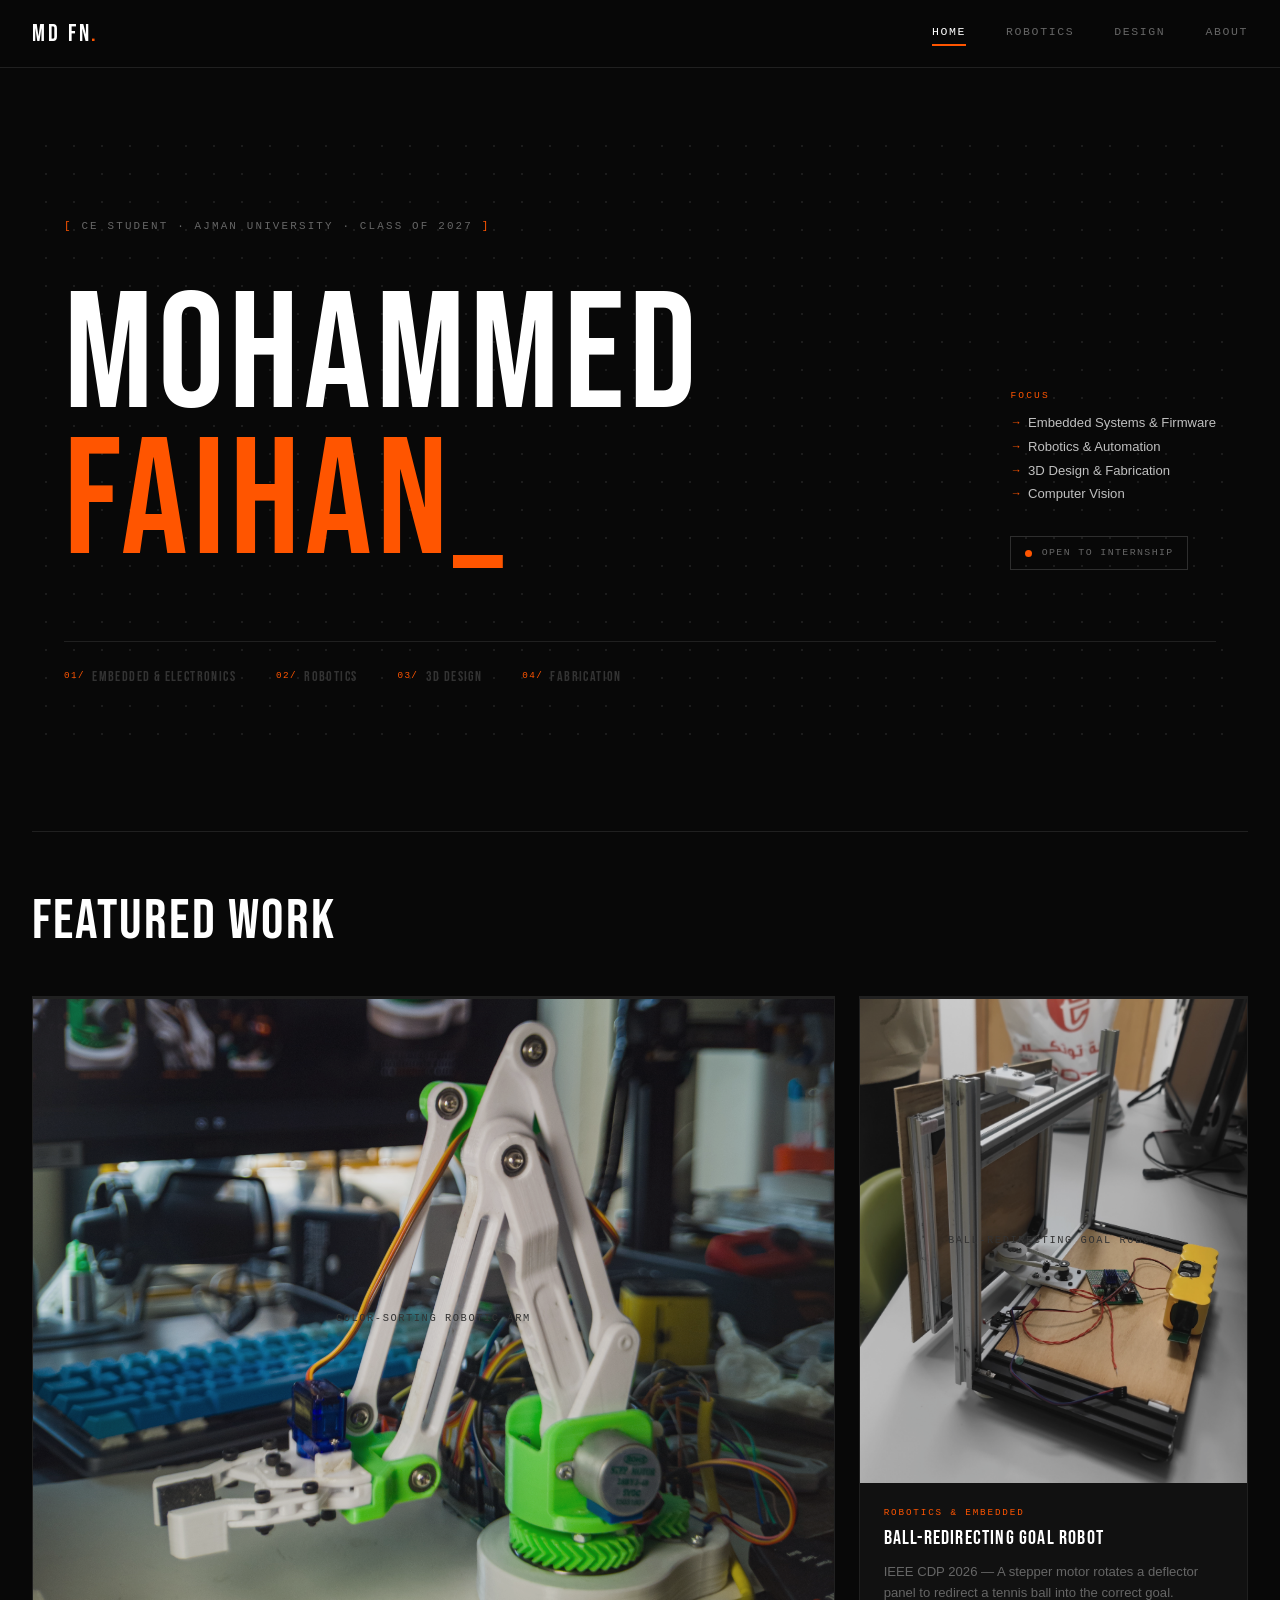
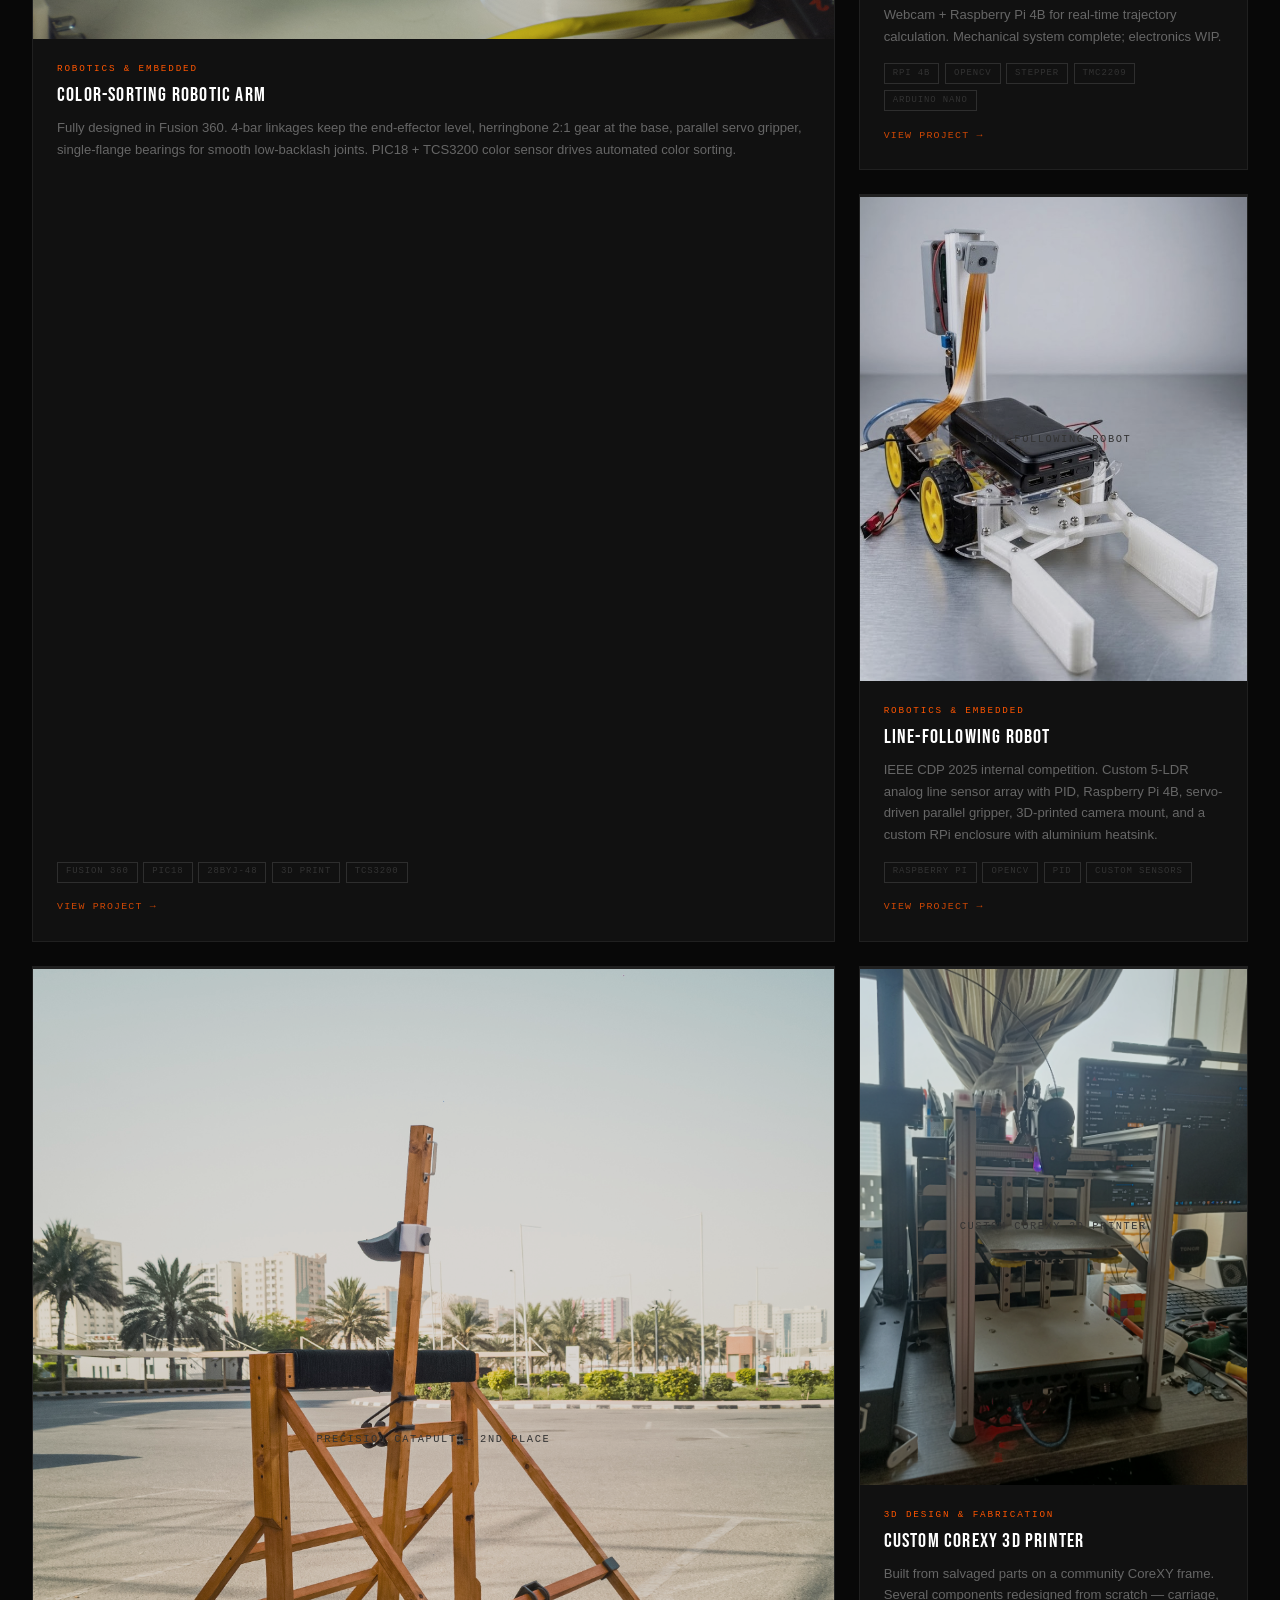
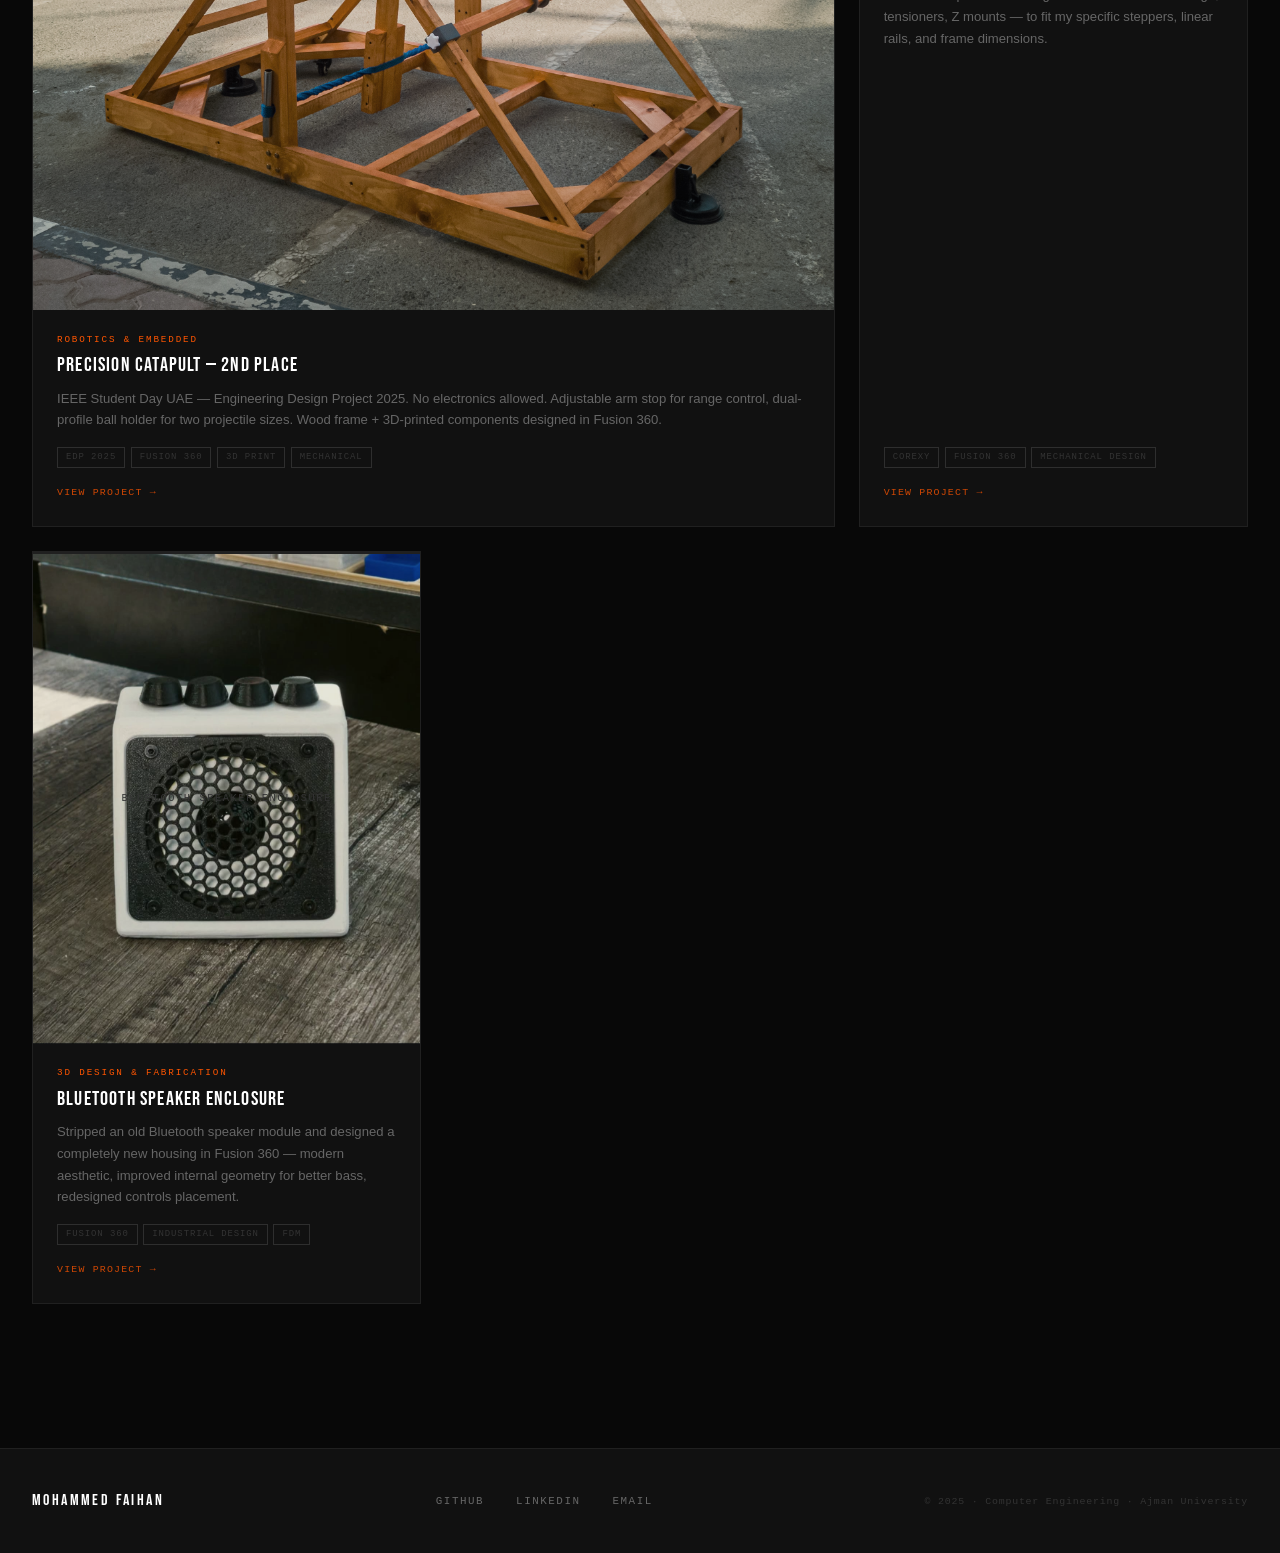
==== commit 6053e5f9: "Add CDP 2025/2026, EDP 2025, 3D designs pages + layout fixes - Four new project pages: cdp-2025.html" ====
--- a/index.html
+++ b/index.html
@@ -63,7 +63,7 @@
                 <div class="hero-footer">
                     <div class="hero-divider"></div>
                     <div class="hero-skills">
-                        <span class="skill-tag"><span class="skill-num">01/</span>EMBEDDED</span>
+                        <span class="skill-tag"><span class="skill-num">01/</span>EMBEDDED & ELECTRONICS</span>
                         <span class="skill-tag"><span class="skill-num">02/</span>ROBOTICS</span>
                         <span class="skill-tag"><span class="skill-num">03/</span>3D DESIGN</span>
                         <span class="skill-tag"><span class="skill-num">04/</span>FABRICATION</span>
@@ -120,8 +120,8 @@
             <div class="about-grid">
 
                 <div class="about-bio">
-                    <p>Computer Engineering student at Ajman University, just finished my 3rd year. I design and build things — from embedded firmware and robotics to custom mechanical systems and 3D-printed hardware. My work always ends with something physical that actually works.</p>
-                    <p>Competition wins include 1st place at the DEWA AI Competition (Grade 12) and 1st place at the GMU Smart Health Glove contest. Currently competing in the IEEE Common Design Project and seeking a hardware or robotics internship.</p>
+                    <p>Computer Engineering student at Ajman University, 3rd year. I design and build things — from embedded firmware and robotics to custom mechanical systems and 3D-printed products. My work always ends with something physical that actually works.</p>
+                    <p>Currently seeking a hardware or robotics internship.</p>
 
                     <div class="about-edu">
                         <span class="meta-label">EDUCATION</span>
@@ -134,8 +134,10 @@
                         <ul class="award-list">
                             <li>🥇 DEWA AI Competition — Pipeline Monitoring Robot (Grade 12)</li>
                             <li>🥇 GMU Contest — Smart Health Glove (Grade 12)</li>
-                            <li>IEEE CDP 2024 — Line-Following Robot with Computer Vision</li>
-                            <li>IEEE CDP 2025 — Ball-Redirecting Goal Robot (In Progress)</li>
+                            <li>🥈 IEEE EDP 2025 — Precision Catapult (2nd Place)</li>
+                            <li>IEEE CDP 2025 — Line-Following Robot with Computer Vision</li>
+                            <li>Arduino Design Competition @AU - Built a line following robot</li>
+                            <li>IEEE CDP 2026 — Tennis Ball Redirecting Goal Robot (In Progress)</li>
                         </ul>
                     </div>
                 </div>
@@ -144,11 +146,12 @@
                     <div class="skill-group">
                         <span class="meta-label">EMBEDDED SYSTEMS</span>
                         <ul>
-                            <li>PIC18 Microcontrollers (MPLAB / XC8)</li>
-                            <li>Raspberry Pi (3 / 4B / 5)</li>
+                            <li>PIC18 Microcontrollers </li>
+                            <li>Raspberry Pi & RP 2040</li>
+                            <li>Arduino </li>
+                            <li>ESP-32 and ESP-8266 </li>
                             <li>Stepper &amp; Servo Motor Control</li>
-                            <li>Sensor Integration (color, IR, IMU)</li>
-                            <li>PID Control Loops</li>
+                            <li>Sensor Integration </li>
                         </ul>
                     </div>
                     <div class="skill-group">
@@ -156,9 +159,8 @@
                         <ul>
                             <li>Fusion 360 — CAD &amp; CAM</li>
                             <li>FDM 3D Printing</li>
-                            <li>Mechanical Linkage Design</li>
-                            <li>Gear &amp; Drive Systems</li>
-                            <li>Bearing &amp; Shaft Selection</li>
+                            <li>Mechanical Designs </li>
+                            <li>Custom Circuit Designs & soldering</li>
                         </ul>
                     </div>
                     <div class="skill-group">
@@ -166,8 +168,7 @@
                         <ul>
                             <li>Python / OpenCV (Computer Vision)</li>
                             <li>C / C++ (Embedded Firmware)</li>
-                            <li>Blynk &amp; IoT Dashboards</li>
-                            <li>Git / GitHub</li>
+                            <li>Python</li>
                         </ul>
                     </div>
                 </div>
--- a/styles.css
+++ b/styles.css
@@ -455,9 +455,7 @@
     grid-row: span 2;
 }
 
-.projects-bento .project-card:nth-child(1) .project-image-wrapper {
-    aspect-ratio: 4 / 3;
-}
+/* bento card 1: no forced aspect-ratio — image defines height naturally */
 
 /* Card 4: 2 cols wide */
 .projects-bento .project-card:nth-child(4) {
@@ -517,18 +515,15 @@
 
 .project-image-wrapper {
     width: 100%;
-    aspect-ratio: 16 / 9;
     overflow: hidden;
-    background: var(--surface-2);
-    /* When no image: show a subtle gradient placeholder */
     background: linear-gradient(135deg, #141414, #1e1e1e);
     position: relative;
+    min-height: 120px; /* fallback height when card has no image */
 }
 
 .project-image {
     width: 100%;
-    height: 100%;
-    object-fit: cover;
+    height: auto;
     display: block;
     filter: grayscale(15%) brightness(0.9);
     transition: transform 0.4s ease, filter 0.3s ease;
@@ -908,6 +903,7 @@
     border: 1px solid var(--border);
     overflow: hidden;
     margin: 2.5rem 0;
+    
 }
 
 .hero-img-panel {
@@ -1056,6 +1052,7 @@
 .img-grid {
     display: grid;
     gap: 1rem;
+    align-items: start;
     margin: 1.5rem 0;
 }
 
@@ -1076,10 +1073,10 @@
     display: block;
 }
 
-.img-cell-sq  img { aspect-ratio: 1 / 1; }
-.img-cell-lg  img { aspect-ratio: 4 / 3; }
-.img-cell-wide img { aspect-ratio: 16 / 9; }
-.img-cell-tall img { aspect-ratio: 3 / 4; }
+.img-cell-sq  img { aspect-ratio: 1 / 1;  object-fit: cover; }
+.img-cell-lg  img { aspect-ratio: 4 / 3;  object-fit: cover; }
+.img-cell-wide img { aspect-ratio: 16 / 9; object-fit: cover; }
+.img-cell-tall img { aspect-ratio: 3 / 4;  object-fit: cover; }
 
 .img-cell-caption {
     font-family: var(--mono);
@@ -1097,3 +1094,36 @@
     .img-grid-2,
     .img-grid-3 { grid-template-columns: 1fr; }
 }
+
+
+/* ============================================================
+   YOUTUBE EMBED — portrait 9:16 wrapper
+   ============================================================ */
+
+.yt-wrapper {
+    position: relative;
+    width: 100%;
+    max-width: 480px;
+    margin: 0 auto;
+    border: 1px solid var(--border);
+    background: #000;
+}
+
+.yt-wrapper::before {
+    content: '';
+    display: block;
+    padding-top: 177.9%;   /* 9:16 portrait ratio */
+}
+
+.yt-wrapper iframe {
+    position: absolute;
+    top: 0;
+    left: 0;
+    width: 100%;
+    height: 100%;
+    border: none;
+}
+
+@media (max-width: 540px) {
+    .yt-wrapper { max-width: 100%; }
+}
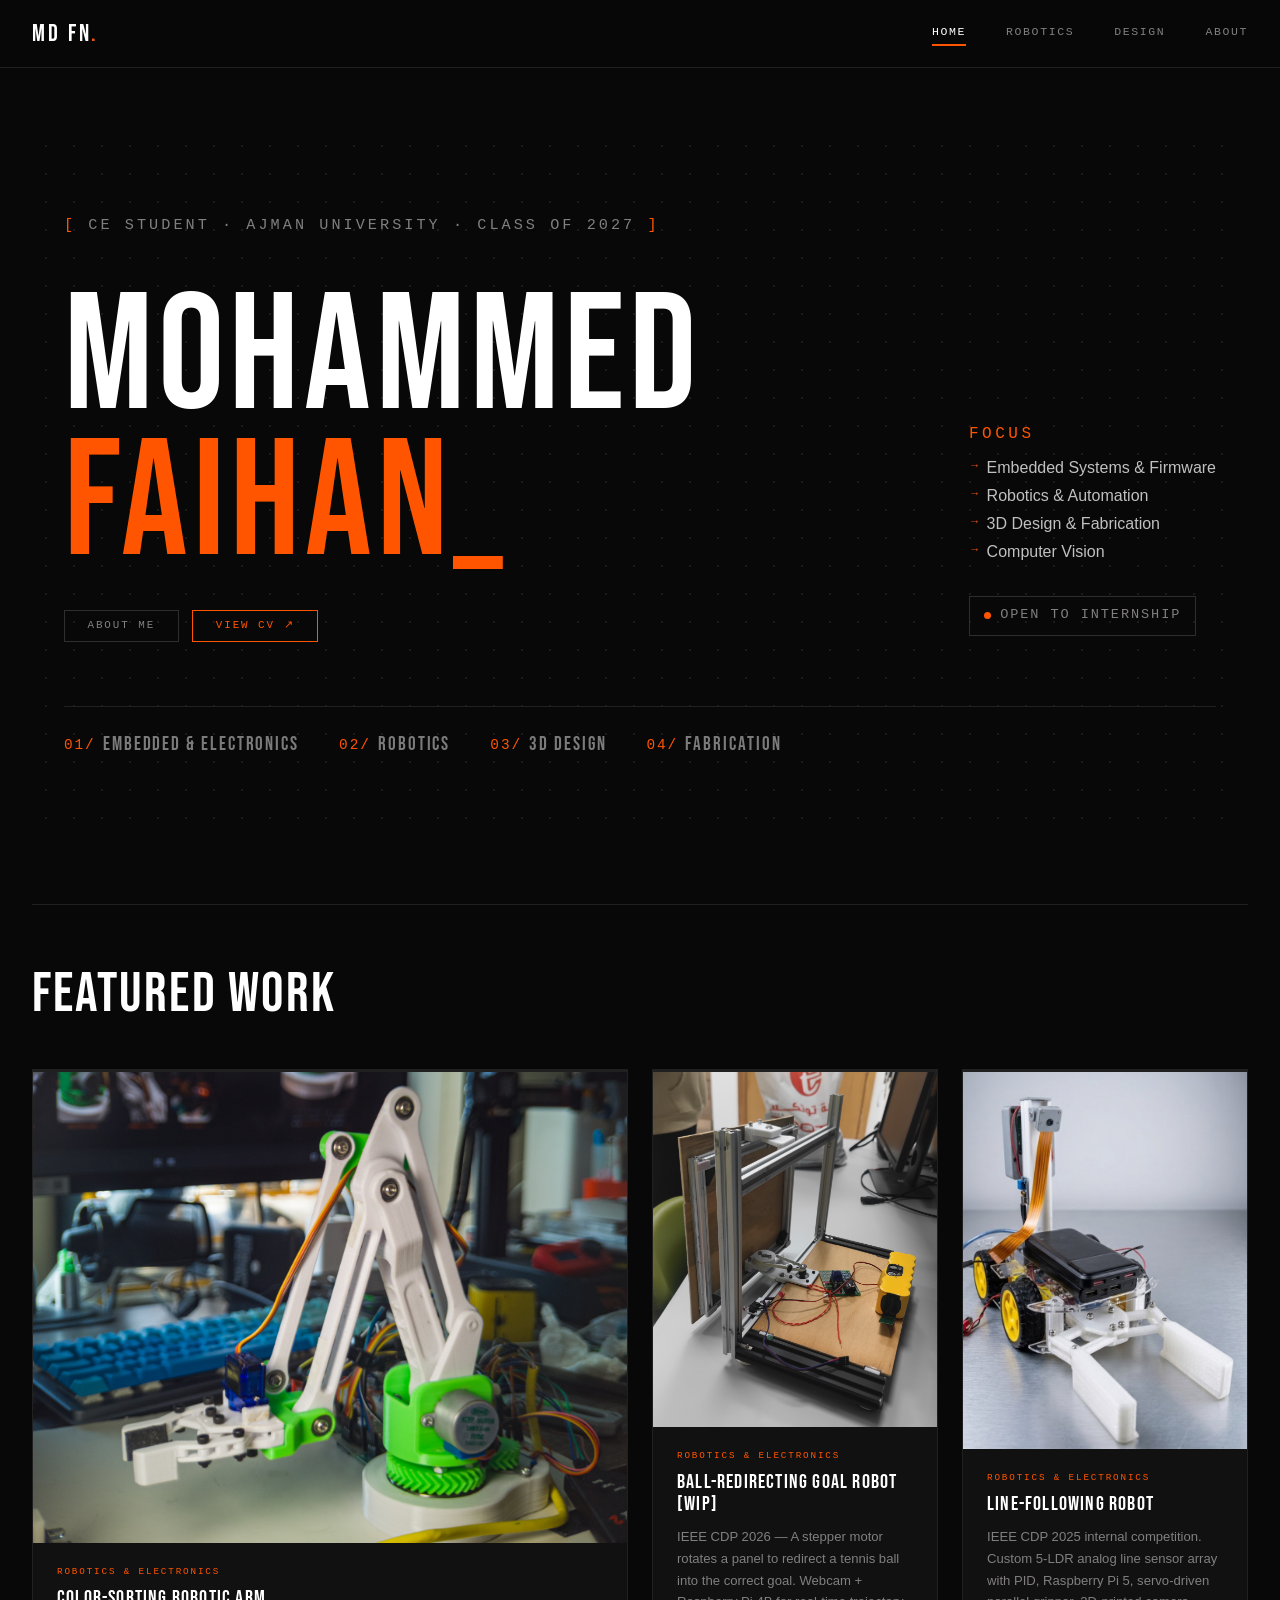
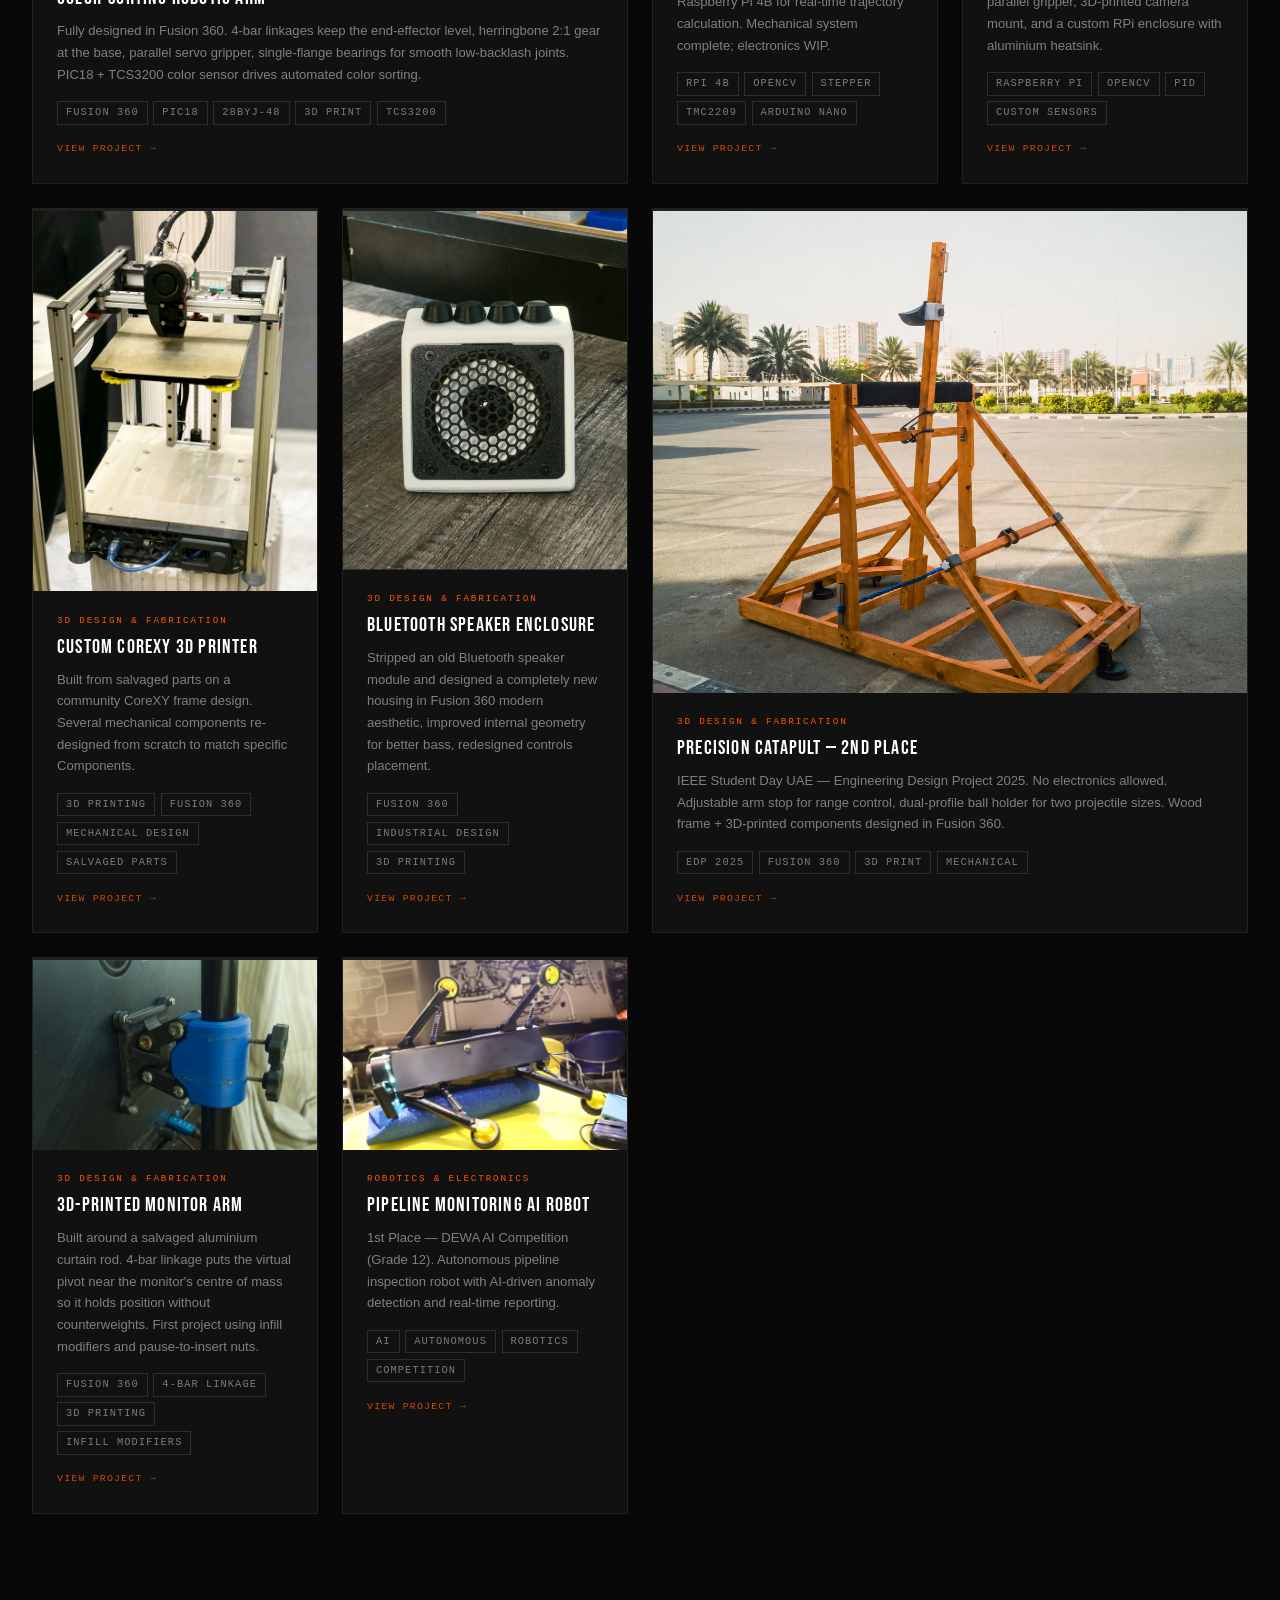
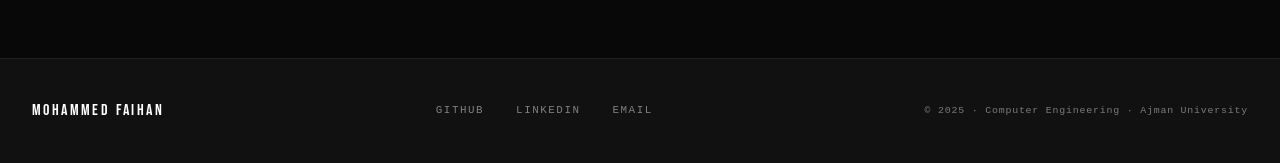
==== commit ed8a32dd: "V1.01" ====
--- a/index.html
+++ b/index.html
@@ -42,6 +42,10 @@
                     <div class="hero-name">
                         <span class="name-row">MOHAMMED</span>
                         <span class="name-row name-accent">FAIHAN<span class="cursor-blink">_</span></span>
+                        <div class="hero-buttons">
+                            <a href="#about" class="hero-btn hero-btn-ghost" onclick="navigateToSection('about'); return false;">ABOUT ME</a>
+                            <a href="Media/Mohammed_Faihan_CV.pdf" class="hero-btn hero-btn-accent" target="_blank">VIEW CV ↗</a>
+                        </div>
                     </div>
                     <div class="hero-meta">
                         <div class="hero-meta-group">
@@ -88,7 +92,7 @@
         <!-- ======================== ROBOTICS ======================== -->
         <section id="robotics" class="section">
             <div class="category-header">
-                <h1 class="category-title">ROBOTICS &amp;<br>EMBEDDED</h1>
+                <h1 class="category-title">ROBOTICS &amp;<br>ELECTRONICS</h1>
                 <div class="title-bar"></div>
                 <p class="category-desc">Embedded firmware, autonomous systems, sensor integration, and physical computing.</p>
             </div>
@@ -122,6 +126,8 @@
                 <div class="about-bio">
                     <p>Computer Engineering student at Ajman University, 3rd year. I design and build things — from embedded firmware and robotics to custom mechanical systems and 3D-printed products. My work always ends with something physical that actually works.</p>
                     <p>Currently seeking a hardware or robotics internship.</p>
+
+                    <a href="Media/Mohammed_Faihan_CV.pdf" class="hero-btn hero-btn-accent" target="_blank" style="margin-top:1.5rem; display:inline-block;">VIEW CV ↗</a>
 
                     <div class="about-edu">
                         <span class="meta-label">EDUCATION</span>
--- a/styles.css
+++ b/styles.css
@@ -13,8 +13,8 @@
     --accent-dim:  rgba(255, 85, 0, 0.10);
     --white:       #ffffff;
     --text:        #c0c0c0;
-    --muted:       #666666;
-    --dim:         #333333;
+    --muted:       #817f7f;
+    --dim:         #7c7b7b;
     --mono:        'Courier New', Courier, monospace;
     --nav-h:       68px;
 }
@@ -230,7 +230,7 @@
 
 .mono-tag {
     font-family: var(--mono);
-    font-size: 0.68rem;
+    font-size: 0.95rem;
     letter-spacing: 0.2em;
     color: var(--muted);
     text-transform: uppercase;
@@ -263,6 +263,43 @@
 
 .name-accent { color: var(--accent); }
 
+.hero-buttons {
+    display: flex;
+    gap: 0.85rem;
+    margin-top: 2rem;
+    flex-wrap: wrap;
+}
+
+.hero-btn {
+    font-family: var(--mono);
+    font-size: 0.68rem;
+    letter-spacing: 0.18em;
+    text-transform: uppercase;
+    padding: 0.65rem 1.4rem;
+    border: 1px solid var(--border-mid);
+    display: inline-block;
+    transition: border-color 0.2s ease, color 0.2s ease, background 0.2s ease;
+}
+
+.hero-btn-ghost {
+    color: var(--muted);
+    background: transparent;
+}
+.hero-btn-ghost:hover {
+    border-color: var(--white);
+    color: var(--white);
+}
+
+.hero-btn-accent {
+    color: var(--accent);
+    border-color: var(--accent);
+    background: transparent;
+}
+.hero-btn-accent:hover {
+    background: var(--accent);
+    color: var(--bg);
+}
+
 .cursor-blink {
     display: inline;
     animation: blink 1.1s step-end infinite;
@@ -284,7 +321,7 @@
 .meta-label {
     display: block;
     font-family: var(--mono);
-    font-size: 0.6rem;
+    font-size: 1rem;
     letter-spacing: 0.22em;
     color: var(--accent);
     text-transform: uppercase;
@@ -293,7 +330,7 @@
 
 .meta-list { display: flex; flex-direction: column; gap: 0.25rem; }
 .meta-list li {
-    font-size: 0.82rem;
+    font-size: 1rem;
     color: var(--text);
     padding-left: 1.1rem;
     position: relative;
@@ -315,7 +352,7 @@
     border: 1px solid var(--border-mid);
     padding: 0.55rem 0.85rem;
     font-family: var(--mono);
-    font-size: 0.62rem;
+    font-size: 0.85rem;
     letter-spacing: 0.14em;
     color: var(--muted);
     text-transform: uppercase;
@@ -351,7 +388,7 @@
 
 .skill-tag {
     font-family: 'Bebas Neue', sans-serif;
-    font-size: 0.88rem;
+    font-size: 1.2rem;
     letter-spacing: 0.1em;
     color: var(--dim);
     display: flex;
@@ -361,7 +398,7 @@
 
 .skill-num {
     font-family: var(--mono);
-    font-size: 0.58rem;
+    font-size: 0.9rem;
     color: var(--accent);
 }
 
@@ -443,36 +480,42 @@
     gap: 1.5rem;
 }
 
-/* BENTO — 3-column layout */
+/* BENTO — 4-column layout */
 .projects-bento {
-    grid-template-columns: repeat(3, 1fr);
+    grid-template-columns: repeat(4, 1fr);
     grid-auto-rows: auto;
-}
-
-/* Card 1: 2 cols wide, 2 rows tall */
+    grid-auto-flow: row dense;
+    max-width: 1300px;
+    margin-left: auto;
+    margin-right: auto;
+}
+
+/* Card 1: wide top-left */
 .projects-bento .project-card:nth-child(1) {
     grid-column: span 2;
-    grid-row: span 2;
-}
-
-/* bento card 1: no forced aspect-ratio — image defines height naturally */
-
-/* Card 4: 2 cols wide */
+}
+
+/* Card 4: wide bottom-right — pinned so cards 5+6 auto-fill left */
 .projects-bento .project-card:nth-child(4) {
-    grid-column: span 2;
+    grid-column: 3 / span 2;
+}
+
+/* Wide cards span 2 cols — use 5:3 so image height matches the 4:5 narrow cards */
+.projects-bento .project-card:nth-child(1) .project-image-wrapper,
+.projects-bento .project-card:nth-child(4) .project-image-wrapper {
+    aspect-ratio: 5/3;
 }
 
 /* Tablet */
-@media (max-width: 1100px) {
+@media (max-width: 768px) {
     .projects-bento {
         grid-template-columns: repeat(2, 1fr);
     }
     .projects-bento .project-card:nth-child(1) {
         grid-column: span 2;
-        grid-row: span 1;
     }
     .projects-bento .project-card:nth-child(4) {
-        grid-column: span 1;
+        grid-column: span 2;
     }
 }
 
@@ -496,6 +539,7 @@
 .project-card {
     display: flex;
     flex-direction: column;
+    height: 100%;
     background: var(--surface);
     border: 1px solid var(--border);
     border-top: 3px solid var(--border);
@@ -518,44 +562,33 @@
     overflow: hidden;
     background: linear-gradient(135deg, #141414, #1e1e1e);
     position: relative;
-    min-height: 120px; /* fallback height when card has no image */
+    flex: 1;
+    min-height: 120px;
+}
+
+.project-card[data-id="dewa-pipeline"] .project-image-wrapper {
+    aspect-ratio: 3/2;
+    flex: none;
 }
 
 .project-image {
     width: 100%;
-    height: auto;
-    display: block;
-    filter: grayscale(15%) brightness(0.9);
-    transition: transform 0.4s ease, filter 0.3s ease;
+    height: 100%;
+    object-fit: cover;
+    display: block;
+    transition: transform 0.4s ease;
 }
 
 .project-card:hover .project-image {
     transform: scale(1.04);
-    filter: grayscale(0%) brightness(1);
-}
-
-/* If no image loaded, show a label */
-.project-image-wrapper::after {
-    content: attr(data-label);
-    position: absolute;
-    inset: 0;
-    display: flex;
-    align-items: center;
-    justify-content: center;
-    font-family: var(--mono);
-    font-size: 0.65rem;
-    letter-spacing: 0.15em;
-    color: var(--dim);
-    text-transform: uppercase;
-    pointer-events: none;
-}
+}
+
 
 .project-content {
     padding: 1.4rem 1.5rem 1.6rem;
     display: flex;
     flex-direction: column;
     gap: 0.5rem;
-    flex: 1;
 }
 
 .project-category {
@@ -580,7 +613,6 @@
     font-size: 0.82rem;
     line-height: 1.65;
     color: var(--muted);
-    flex: 1;
     margin-top: 0.2rem;
 }
 
@@ -594,7 +626,7 @@
 
 .project-tag {
     font-family: var(--mono);
-    font-size: 0.56rem;
+    font-size: 0.65rem;
     letter-spacing: 0.1em;
     color: var(--dim);
     border: 1px solid var(--border-mid);
@@ -775,6 +807,43 @@
     margin: 0 auto;
     padding: 1rem 2rem 2.5rem;
     border-bottom: 1px solid var(--border);
+    position: relative;
+}
+
+.detail-team {
+    position: absolute;
+    top: 1rem;
+    right: 2rem;
+    text-align: right;
+}
+
+.detail-team-label {
+    font-family: var(--mono);
+    font-size: 0.58rem;
+    letter-spacing: 0.2em;
+    color: var(--accent);
+    text-transform: uppercase;
+    display: block;
+    margin-bottom: 0.5rem;
+}
+
+.detail-team-members {
+    display: flex;
+    flex-direction: column;
+    gap: 0.25rem;
+}
+
+.detail-team-member {
+    font-size: 0.82rem;
+    color: var(--text);
+}
+
+@media (max-width: 640px) {
+    .detail-team {
+        position: static;
+        text-align: left;
+        margin-top: 1.5rem;
+    }
 }
 
 .detail-eyebrow {
@@ -917,7 +986,7 @@
 
 .hero-img-panel img {
     width: 100%;
-    height: 520px;
+    height: 700px;
     object-fit: cover;
     object-position: center;
     display: block;
@@ -1080,9 +1149,9 @@
 
 .img-cell-caption {
     font-family: var(--mono);
-    font-size: 0.55rem;
-    letter-spacing: 0.15em;
-    color: var(--muted);
+    font-size: 0.68rem;
+    letter-spacing: 0.12em;
+    color: #888888;
     text-transform: uppercase;
     padding: 0.5rem 0.8rem;
     border-top: 1px solid var(--border);
